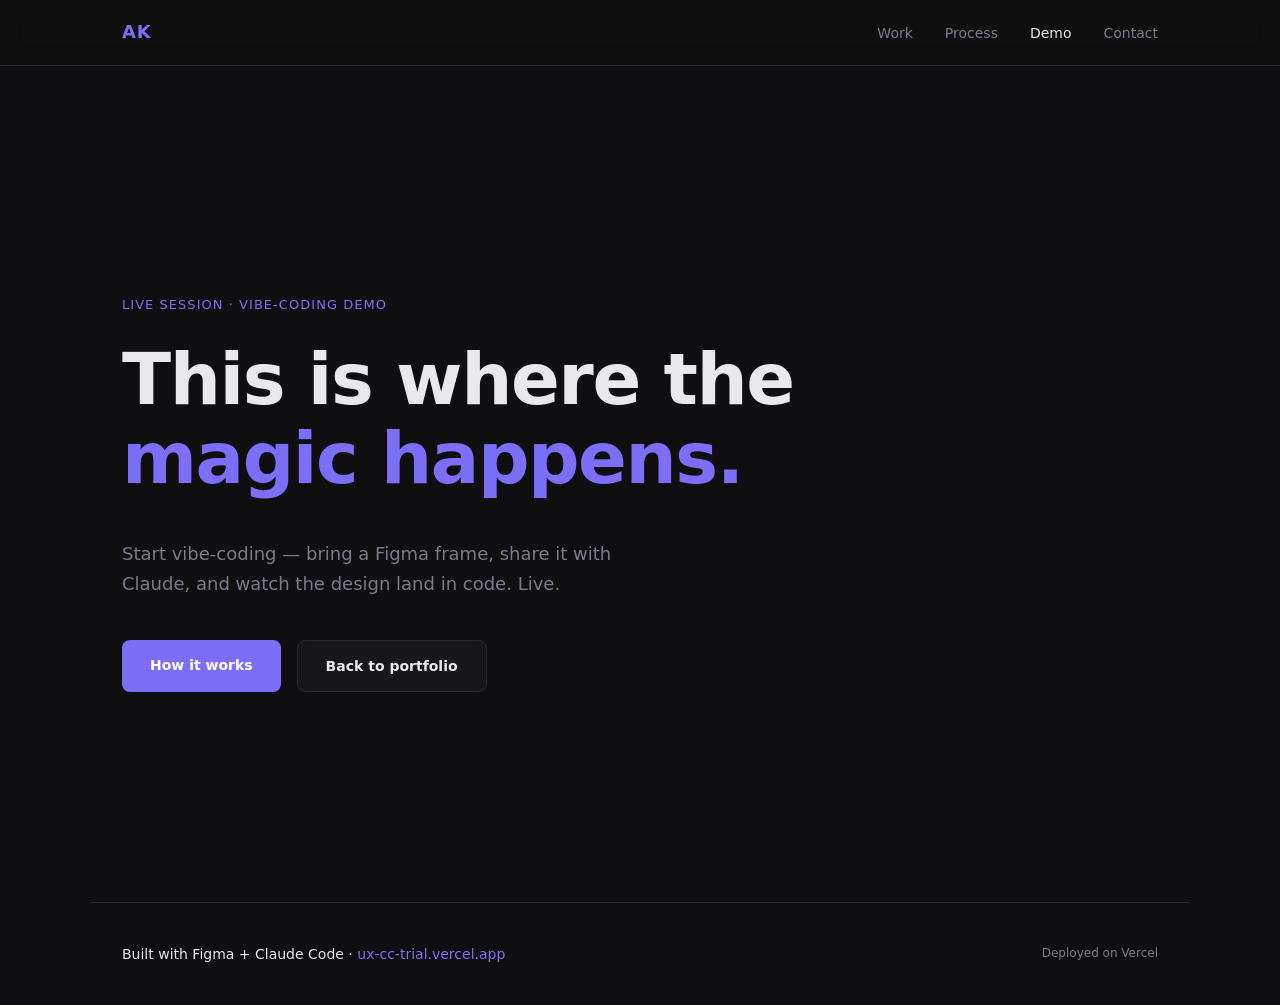
==== demo.html @ a0ea930a "Add process page with workflow illustrations, demo page, and update nav" ====
<!DOCTYPE html>
<html lang="en">
<head>
  <meta charset="UTF-8" />
  <meta name="viewport" content="width=device-width, initial-scale=1.0" />
  <title>Demo — UX-CC-Trial</title>
  <link rel="stylesheet" href="style.css" />
</head>
<body>
  <header class="site-header">
    <nav class="nav">
      <a href="index.html" class="nav-logo">AK</a>
      <ul class="nav-links">
        <li><a href="index.html#work">Work</a></li>
        <li><a href="process.html">Process</a></li>
        <li><a href="demo.html" style="color: var(--color-text);">Demo</a></li>
        <li><a href="index.html#contact">Contact</a></li>
      </ul>
    </nav>
  </header>

  <main>
    <section class="hero" style="min-height: calc(100vh - 64px); display: flex; flex-direction: column; justify-content: center;">
      <p class="hero-label">Live Session · Vibe-Coding Demo</p>
      <h1 class="hero-heading">This is where the<br /><em>magic happens.</em></h1>
      <p style="color: var(--color-muted); font-size: 18px; max-width: 520px; line-height: 1.7; margin-bottom: 40px;">
        Start vibe-coding — bring a Figma frame, share it with Claude, and watch the design land in code. Live.
      </p>
      <div style="display: flex; gap: 16px; flex-wrap: wrap;">
        <a href="process.html" class="btn btn-primary">How it works</a>
        <a href="index.html" class="btn" style="background: var(--color-surface); border: 1px solid var(--color-border);">Back to portfolio</a>
      </div>
    </section>
  </main>

  <footer class="site-footer">
    <p>Built with Figma + Claude Code · <a href="https://ux-cc-trial.vercel.app">ux-cc-trial.vercel.app</a></p>
    <p class="footer-note">Deployed on Vercel</p>
  </footer>
</body>
</html>
---- style.css ----
/* ── Reset & base ── */
*, *::before, *::after { box-sizing: border-box; margin: 0; padding: 0; }

:root {
  --color-bg:        #0f0f11;
  --color-surface:   #18181c;
  --color-border:    #2a2a30;
  --color-text:      #e8e8ed;
  --color-muted:     #7a7a8a;
  --color-accent:    #7c6ef7;
  --color-accent-2:  #f07a4a;

  --font-sans: 'Inter', system-ui, sans-serif;
  --font-serif: 'Georgia', serif;

  --radius: 12px;
  --max-w: 1100px;
  --section-gap: 120px;
}

html { scroll-behavior: smooth; }

body {
  background: var(--color-bg);
  color: var(--color-text);
  font-family: var(--font-sans);
  font-size: 16px;
  line-height: 1.6;
  -webkit-font-smoothing: antialiased;
}

a { color: inherit; text-decoration: none; }

/* ── Nav ── */
.site-header {
  position: sticky;
  top: 0;
  z-index: 100;
  background: rgba(15, 15, 17, 0.8);
  backdrop-filter: blur(12px);
  border-bottom: 1px solid var(--color-border);
}

.nav {
  max-width: var(--max-w);
  margin: 0 auto;
  padding: 18px 32px;
  display: flex;
  align-items: center;
  justify-content: space-between;
}

.nav-logo {
  font-weight: 700;
  font-size: 18px;
  letter-spacing: 0.04em;
  color: var(--color-accent);
}

.nav-links {
  list-style: none;
  display: flex;
  gap: 32px;
}

.nav-links a {
  color: var(--color-muted);
  font-size: 14px;
  font-weight: 500;
  transition: color 0.2s;
}

.nav-links a:hover { color: var(--color-text); }

/* ── Hero ── */
.hero {
  max-width: var(--max-w);
  margin: 0 auto;
  padding: 120px 32px 100px;
}

.hero-label {
  font-size: 13px;
  font-weight: 500;
  letter-spacing: 0.08em;
  text-transform: uppercase;
  color: var(--color-accent);
  margin-bottom: 24px;
}

.hero-heading {
  font-size: clamp(36px, 6vw, 72px);
  font-weight: 700;
  line-height: 1.1;
  letter-spacing: -0.02em;
  margin-bottom: 40px;
  max-width: 800px;
}

.hero-heading em {
  font-style: normal;
  color: var(--color-accent);
}

/* ── Buttons ── */
.btn {
  display: inline-block;
  padding: 14px 28px;
  border-radius: 8px;
  font-size: 14px;
  font-weight: 600;
  transition: opacity 0.2s, transform 0.15s;
}

.btn:hover { opacity: 0.85; transform: translateY(-1px); }

.btn-primary {
  background: var(--color-accent);
  color: #fff;
}

/* ── Work section ── */
.work {
  max-width: var(--max-w);
  margin: 0 auto;
  padding: 0 32px var(--section-gap);
}

.section-title {
  font-size: 13px;
  font-weight: 600;
  letter-spacing: 0.08em;
  text-transform: uppercase;
  color: var(--color-muted);
  margin-bottom: 40px;
}

.card-grid {
  display: grid;
  grid-template-columns: repeat(auto-fill, minmax(300px, 1fr));
  gap: 20px;
}

.card {
  background: var(--color-surface);
  border: 1px solid var(--color-border);
  border-radius: var(--radius);
  overflow: hidden;
  transition: transform 0.2s, border-color 0.2s;
  cursor: pointer;
}

.card:hover {
  transform: translateY(-4px);
  border-color: var(--color-accent);
}

.card-thumb {
  height: 200px;
  background: var(--color-border);
}

.card-thumb--1 { background: linear-gradient(135deg, #2d2060 0%, #7c6ef7 100%); }
.card-thumb--2 { background: linear-gradient(135deg, #3d1f10 0%, #f07a4a 100%); }
.card-thumb--3 { background: linear-gradient(135deg, #0d2d20 0%, #3dba8a 100%); }

.card-body { padding: 20px; }

.card-tag {
  display: inline-block;
  font-size: 11px;
  font-weight: 600;
  letter-spacing: 0.06em;
  text-transform: uppercase;
  color: var(--color-accent);
  margin-bottom: 10px;
}

.card-body h3 {
  font-size: 18px;
  font-weight: 600;
  margin-bottom: 8px;
}

.card-body p {
  font-size: 14px;
  color: var(--color-muted);
  line-height: 1.5;
}

/* ── About ── */
.about {
  border-top: 1px solid var(--color-border);
  background: var(--color-surface);
}

.about-inner {
  max-width: var(--max-w);
  margin: 0 auto;
  padding: var(--section-gap) 32px;
  display: grid;
  grid-template-columns: 1fr 280px;
  gap: 80px;
  align-items: start;
}

.about-text h2 {
  font-size: 36px;
  font-weight: 700;
  letter-spacing: -0.02em;
  margin-bottom: 20px;
}

.about-text p {
  color: var(--color-muted);
  max-width: 520px;
  margin-bottom: 16px;
}

.about-text strong { color: var(--color-text); }

.skills-list {
  list-style: none;
  display: flex;
  flex-direction: column;
  gap: 10px;
  padding-top: 8px;
}

.skills-list li {
  font-size: 14px;
  font-weight: 500;
  color: var(--color-muted);
  padding: 10px 16px;
  background: var(--color-bg);
  border: 1px solid var(--color-border);
  border-radius: 8px;
}

/* ── Footer ── */
.site-footer {
  border-top: 1px solid var(--color-border);
  max-width: var(--max-w);
  margin: 0 auto;
  padding: 40px 32px;
  display: flex;
  justify-content: space-between;
  align-items: center;
  font-size: 14px;
}

.site-footer a { color: var(--color-accent); }
.site-footer a:hover { text-decoration: underline; }

.footer-note { color: var(--color-muted); font-size: 12px; }

/* ── Scroll fade ── */
.fade-target { opacity: 0; transform: translateY(16px); transition: opacity 0.5s ease, transform 0.5s ease; }
.fade-target.visible { opacity: 1; transform: none; }

/* ── Responsive ── */
@media (max-width: 720px) {
  .about-inner { grid-template-columns: 1fr; gap: 40px; }
  .site-footer { flex-direction: column; gap: 8px; text-align: center; }
  .nav { padding: 16px 20px; }
  .hero { padding: 80px 20px 60px; }
  .work { padding: 0 20px 80px; }
}
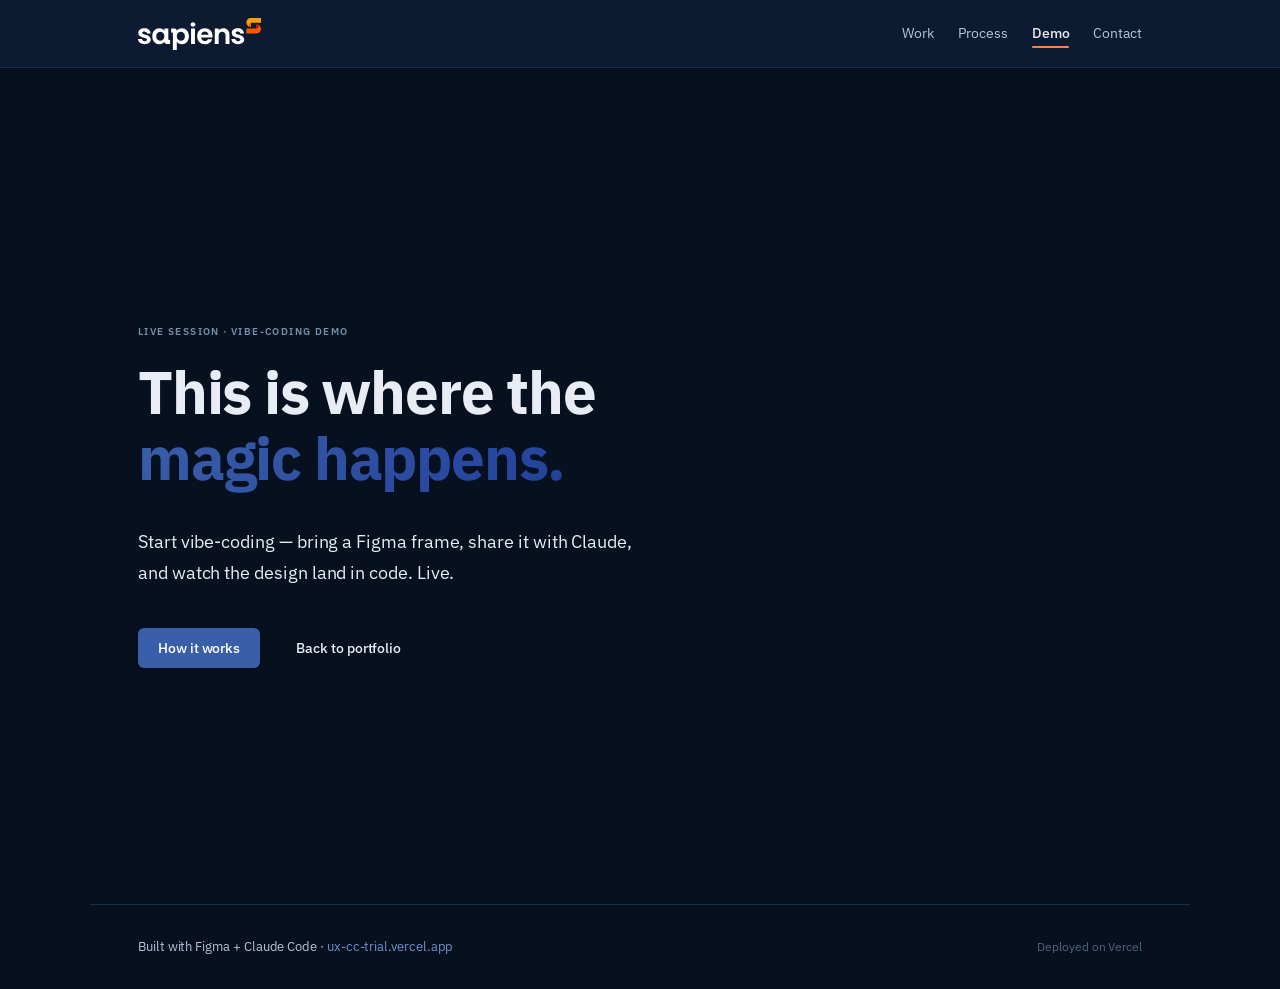
==== commit 613e1360: "Add Sapiens logo, favicon, and apply full design system tokens" ====
--- a/demo.html
+++ b/demo.html
@@ -4,12 +4,13 @@
   <meta charset="UTF-8" />
   <meta name="viewport" content="width=device-width, initial-scale=1.0" />
   <title>Demo — UX-CC-Trial</title>
+  <link rel="icon" type="image/svg+xml" href="favicon.svg" />
   <link rel="stylesheet" href="style.css" />
 </head>
 <body>
   <header class="site-header">
     <nav class="nav">
-      <a href="index.html" class="nav-logo">AK</a>
+      <a href="index.html" class="nav-logo"><img src="images/sapiens-logo.svg" alt="Sapiens" /></a>
       <ul class="nav-links">
         <li><a href="index.html#work">Work</a></li>
         <li><a href="process.html">Process</a></li>
--- a/style.css
+++ b/style.css
@@ -1,268 +1,388 @@
-/* ── Reset & base ── */
+/* ── Sapiens Design Tokens ── */
+@import url('https://fonts.googleapis.com/css2?family=IBM+Plex+Mono:wght@400;500;600&family=IBM+Plex+Sans:wght@300;400;500;600;700&display=swap');
+
+:root {
+  /* Surfaces */
+  --bg:              #07101F;
+  --bg-canvas:       #050D17;
+  --surface:         #0D1B32;
+  --surface-solid:   #0D1B32;
+  --surface-raised:  #132240;
+  --surface-sunken:  #060C18;
+
+  /* Borders */
+  --border:          #1A2E4A;
+  --border-strong:   #243D63;
+  --border-subtle:   #0D1D32;
+
+  /* Text */
+  --text-primary:    #E8EDF5;
+  --text-secondary:  #B4C4D8;
+  --text-muted:      #7590AA;
+  --text-subtle:     #4C6580;
+  --text-disabled:   #334E65;
+  --text-on-fill:    #ffffff;
+
+  /* Brand — Saphire navy */
+  --primary:         #6B91CC;
+  --primary-hover:   #7BA1DA;
+  --primary-active:  #4A6BAA;
+  --primary-soft:    rgb(107 145 204 / 0.15);
+  --primary-ring:    rgb(107 145 204 / 0.38);
+  --brand:           var(--primary);
+  --brand-fill:      #3A5FAA;
+  --brand-fill-hover:#4A70BC;
+  --brand-grad-from: #3A5FAA;
+  --brand-grad-to:   #22419C;
+
+  /* Accent — Mandarin orange (nav underline ONLY) */
+  --accent:          #FF5900;
+  --accent-soft:     rgb(255 89 0 / 0.12);
+  --nav-underline:   #FF8240;
+
+  /* Status */
+  --success:         #34D399;
+  --success-soft:    rgb(52 211 153 / 0.12);
+  --warning:         #FBBF24;
+  --warning-soft:    rgb(251 191 36 / 0.12);
+  --danger:          #F87171;
+  --danger-soft:     rgb(248 113 113 / 0.12);
+  --danger-fill:     #C1443C;
+  --info:            #60A5FA;
+  --info-soft:       rgb(96 165 250 / 0.12);
+
+  /* Shadows */
+  --shadow-sm: 0 1px 0 rgb(255 255 255 / 0.03) inset, 0 1px 3px rgb(0 0 0 / 0.3);
+  --shadow-md: 0 2px 4px rgb(0 0 0 / 0.28), 0 8px 20px rgb(0 0 0 / 0.28);
+  --shadow-lg: 0 4px 8px rgb(0 0 0 / 0.35), 0 16px 40px rgb(0 0 0 / 0.42);
+  --shadow-btn: 0 0 1px rgba(3,11,23,.30), 0 1px 1px rgba(3,11,23,.15);
+
+  /* Radii */
+  --radius-xs: 4px;
+  --radius-sm: 6px;
+  --radius:    10px;
+  --radius-lg: 14px;
+  --radius-xl: 20px;
+
+  /* Motion */
+  --duration-fast:   120ms;
+  --duration:        200ms;
+  --duration-slow:   320ms;
+  --ease:            cubic-bezier(0.4, 0, 0.2, 1);
+
+  /* Typography */
+  --font-sans: 'IBM Plex Sans', system-ui, sans-serif;
+  --font-mono: 'IBM Plex Mono', monospace;
+
+  /* Layout */
+  --max-w:     1100px;
+  --nav-h:     68px;
+}
+
+/* ── Reset ── */
 *, *::before, *::after { box-sizing: border-box; margin: 0; padding: 0; }
-
-:root {
-  --color-bg:        #0f0f11;
-  --color-surface:   #18181c;
-  --color-border:    #2a2a30;
-  --color-text:      #e8e8ed;
-  --color-muted:     #7a7a8a;
-  --color-accent:    #7c6ef7;
-  --color-accent-2:  #f07a4a;
-
-  --font-sans: 'Inter', system-ui, sans-serif;
-  --font-serif: 'Georgia', serif;
-
-  --radius: 12px;
-  --max-w: 1100px;
-  --section-gap: 120px;
-}
-
 html { scroll-behavior: smooth; }
 
 body {
-  background: var(--color-bg);
-  color: var(--color-text);
+  background: var(--bg);
+  color: var(--text-primary);
   font-family: var(--font-sans);
-  font-size: 16px;
-  line-height: 1.6;
+  font-size: 13px;
+  line-height: 1.5;
+  letter-spacing: -0.005em;
   -webkit-font-smoothing: antialiased;
+  text-rendering: optimizeLegibility;
 }
 
 a { color: inherit; text-decoration: none; }
 
-/* ── Nav ── */
+/* ── Navigation (Sapiens TopBar) ── */
 .site-header {
   position: sticky;
   top: 0;
   z-index: 100;
-  background: rgba(15, 15, 17, 0.8);
-  backdrop-filter: blur(12px);
-  border-bottom: 1px solid var(--color-border);
+  background: var(--surface-solid);
+  border-bottom: 1px solid var(--border);
+  height: var(--nav-h);
 }
 
 .nav {
   max-width: var(--max-w);
   margin: 0 auto;
-  padding: 18px 32px;
+  padding: 0 48px;
+  height: 100%;
   display: flex;
   align-items: center;
   justify-content: space-between;
 }
 
 .nav-logo {
-  font-weight: 700;
-  font-size: 18px;
-  letter-spacing: 0.04em;
-  color: var(--color-accent);
+  display: flex;
+  align-items: center;
+  height: 32px;
+}
+
+.nav-logo img {
+  height: 32px;
+  width: auto;
+  display: block;
 }
 
 .nav-links {
   list-style: none;
   display: flex;
-  gap: 32px;
+  gap: 24px;
+  align-items: center;
 }
 
 .nav-links a {
-  color: var(--color-muted);
+  position: relative;
+  color: var(--text-secondary);
   font-size: 14px;
+  font-weight: 400;
+  padding-bottom: 4px;
+  transition: color var(--duration-fast) var(--ease);
+}
+
+.nav-links a:hover { color: var(--text-primary); }
+
+/* Active nav tab — orange underline (Sapiens spec: this is the ONLY place accent is used) */
+.nav-links a[style*="color: var(--color-text)"],
+.nav-links a.active {
+  color: var(--text-primary);
   font-weight: 500;
-  transition: color 0.2s;
-}
-
-.nav-links a:hover { color: var(--color-text); }
+}
+
+.nav-links a[style*="color: var(--color-text)"]::after,
+.nav-links a.active::after {
+  content: '';
+  position: absolute;
+  bottom: -2px;
+  left: 0;
+  right: 0;
+  height: 2px;
+  border-radius: 1px;
+  background: var(--nav-underline);
+}
 
 /* ── Hero ── */
 .hero {
   max-width: var(--max-w);
   margin: 0 auto;
-  padding: 120px 32px 100px;
+  padding: 100px 48px 80px;
 }
 
 .hero-label {
-  font-size: 13px;
-  font-weight: 500;
-  letter-spacing: 0.08em;
+  font-size: 10px;
+  font-weight: 600;
+  letter-spacing: 0.14em;
   text-transform: uppercase;
-  color: var(--color-accent);
-  margin-bottom: 24px;
+  color: var(--text-muted);
+  margin-bottom: 20px;
 }
 
 .hero-heading {
-  font-size: clamp(36px, 6vw, 72px);
+  font-size: clamp(32px, 5vw, 60px);
   font-weight: 700;
   line-height: 1.1;
   letter-spacing: -0.02em;
-  margin-bottom: 40px;
+  color: var(--text-primary);
+  margin-bottom: 36px;
   max-width: 800px;
 }
 
 .hero-heading em {
   font-style: normal;
-  color: var(--color-accent);
+  background: linear-gradient(135deg, var(--brand-grad-from), var(--brand-grad-to));
+  -webkit-background-clip: text;
+  -webkit-text-fill-color: transparent;
+  background-clip: text;
 }
 
 /* ── Buttons ── */
 .btn {
-  display: inline-block;
-  padding: 14px 28px;
-  border-radius: 8px;
+  display: inline-flex;
+  align-items: center;
+  gap: 6px;
+  padding: 0 20px;
+  height: 40px;
+  border-radius: var(--radius-sm);
+  font-family: var(--font-sans);
   font-size: 14px;
-  font-weight: 600;
-  transition: opacity 0.2s, transform 0.15s;
-}
-
-.btn:hover { opacity: 0.85; transform: translateY(-1px); }
+  font-weight: 500;
+  transition: background var(--duration-fast) var(--ease),
+              box-shadow var(--duration-fast) var(--ease),
+              transform var(--duration-fast) var(--ease);
+  box-shadow: var(--shadow-btn);
+  cursor: pointer;
+  border: none;
+}
+
+.btn:hover { transform: translateY(-1px); }
 
 .btn-primary {
-  background: var(--color-accent);
-  color: #fff;
-}
+  background: var(--brand-fill);
+  color: var(--text-on-fill);
+}
+
+.btn-primary:hover { background: var(--brand-fill-hover); }
 
 /* ── Work section ── */
 .work {
   max-width: var(--max-w);
   margin: 0 auto;
-  padding: 0 32px var(--section-gap);
+  padding: 0 48px 80px;
 }
 
 .section-title {
-  font-size: 13px;
+  font-size: 10px;
   font-weight: 600;
-  letter-spacing: 0.08em;
+  letter-spacing: 0.14em;
   text-transform: uppercase;
-  color: var(--color-muted);
-  margin-bottom: 40px;
+  color: var(--text-muted);
+  margin-bottom: 32px;
 }
 
 .card-grid {
   display: grid;
   grid-template-columns: repeat(auto-fill, minmax(300px, 1fr));
-  gap: 20px;
+  gap: 16px;
 }
 
 .card {
-  background: var(--color-surface);
-  border: 1px solid var(--color-border);
+  background: var(--surface);
+  border: 1px solid var(--border);
   border-radius: var(--radius);
   overflow: hidden;
-  transition: transform 0.2s, border-color 0.2s;
+  box-shadow: var(--shadow-sm);
+  transition: transform var(--duration) var(--ease),
+              border-color var(--duration) var(--ease),
+              box-shadow var(--duration) var(--ease);
   cursor: pointer;
 }
 
 .card:hover {
-  transform: translateY(-4px);
-  border-color: var(--color-accent);
+  transform: translateY(-3px);
+  border-color: var(--border-strong);
+  box-shadow: var(--shadow-md);
 }
 
 .card-thumb {
-  height: 200px;
-  background: var(--color-border);
-}
-
-.card-thumb--1 { background: linear-gradient(135deg, #2d2060 0%, #7c6ef7 100%); }
-.card-thumb--2 { background: linear-gradient(135deg, #3d1f10 0%, #f07a4a 100%); }
-.card-thumb--3 { background: linear-gradient(135deg, #0d2d20 0%, #3dba8a 100%); }
-
-.card-body { padding: 20px; }
+  height: 180px;
+}
+
+.card-thumb--1 { background: linear-gradient(135deg, #0A1526 0%, #3A5FAA 100%); }
+.card-thumb--2 { background: linear-gradient(135deg, #1A0E00 0%, #FF5900 100%); }
+.card-thumb--3 { background: linear-gradient(135deg, #0A1B32 0%, #22419C 100%); }
+
+.card-body { padding: 16px; }
 
 .card-tag {
   display: inline-block;
-  font-size: 11px;
+  font-size: 10px;
   font-weight: 600;
-  letter-spacing: 0.06em;
+  letter-spacing: 0.12em;
   text-transform: uppercase;
-  color: var(--color-accent);
-  margin-bottom: 10px;
+  color: var(--primary);
+  margin-bottom: 8px;
 }
 
 .card-body h3 {
-  font-size: 18px;
+  font-size: 15px;
   font-weight: 600;
-  margin-bottom: 8px;
+  color: var(--text-primary);
+  margin-bottom: 6px;
 }
 
 .card-body p {
-  font-size: 14px;
-  color: var(--color-muted);
-  line-height: 1.5;
+  font-size: 13px;
+  color: var(--text-muted);
+  line-height: 1.6;
 }
 
 /* ── About ── */
 .about {
-  border-top: 1px solid var(--color-border);
-  background: var(--color-surface);
+  border-top: 1px solid var(--border);
+  background: var(--surface);
 }
 
 .about-inner {
   max-width: var(--max-w);
   margin: 0 auto;
-  padding: var(--section-gap) 32px;
+  padding: 80px 48px;
   display: grid;
-  grid-template-columns: 1fr 280px;
+  grid-template-columns: 1fr 260px;
   gap: 80px;
   align-items: start;
 }
 
 .about-text h2 {
-  font-size: 36px;
+  font-size: 24px;
   font-weight: 700;
   letter-spacing: -0.02em;
-  margin-bottom: 20px;
+  color: var(--text-primary);
+  margin-bottom: 16px;
 }
 
 .about-text p {
-  color: var(--color-muted);
+  font-size: 14px;
+  color: var(--text-secondary);
   max-width: 520px;
-  margin-bottom: 16px;
-}
-
-.about-text strong { color: var(--color-text); }
+  margin-bottom: 12px;
+  line-height: 1.7;
+}
+
+.about-text strong { color: var(--text-primary); }
 
 .skills-list {
   list-style: none;
   display: flex;
   flex-direction: column;
-  gap: 10px;
-  padding-top: 8px;
+  gap: 8px;
+  padding-top: 4px;
 }
 
 .skills-list li {
-  font-size: 14px;
+  font-size: 13px;
   font-weight: 500;
-  color: var(--color-muted);
-  padding: 10px 16px;
-  background: var(--color-bg);
-  border: 1px solid var(--color-border);
-  border-radius: 8px;
+  color: var(--text-muted);
+  padding: 8px 14px;
+  background: var(--surface-raised);
+  border: 1px solid var(--border);
+  border-radius: var(--radius-sm);
 }
 
 /* ── Footer ── */
 .site-footer {
-  border-top: 1px solid var(--color-border);
-  max-width: var(--max-w);
-  margin: 0 auto;
-  padding: 40px 32px;
+  border-top: 1px solid var(--border);
+  max-width: var(--max-w);
+  margin: 0 auto;
+  padding: 32px 48px;
   display: flex;
   justify-content: space-between;
   align-items: center;
-  font-size: 14px;
-}
-
-.site-footer a { color: var(--color-accent); }
+  font-size: 13px;
+  color: var(--text-secondary);
+}
+
+.site-footer a { color: var(--primary); }
 .site-footer a:hover { text-decoration: underline; }
-
-.footer-note { color: var(--color-muted); font-size: 12px; }
+.footer-note { color: var(--text-subtle); font-size: 12px; }
 
 /* ── Scroll fade ── */
-.fade-target { opacity: 0; transform: translateY(16px); transition: opacity 0.5s ease, transform 0.5s ease; }
+.fade-target { opacity: 0; transform: translateY(12px); transition: opacity var(--duration-slow) var(--ease), transform var(--duration-slow) var(--ease); }
 .fade-target.visible { opacity: 1; transform: none; }
+
+/* ── Reduced motion ── */
+@media (prefers-reduced-motion: reduce) {
+  *, *::before, *::after { animation-duration: 0.01ms !important; transition-duration: 0.01ms !important; }
+}
 
 /* ── Responsive ── */
 @media (max-width: 720px) {
-  .about-inner { grid-template-columns: 1fr; gap: 40px; }
-  .site-footer { flex-direction: column; gap: 8px; text-align: center; }
-  .nav { padding: 16px 20px; }
-  .hero { padding: 80px 20px 60px; }
-  .work { padding: 0 20px 80px; }
-}
+  .nav { padding: 0 20px; }
+  .hero { padding: 60px 20px 48px; }
+  .work { padding: 0 20px 60px; }
+  .about-inner { grid-template-columns: 1fr; gap: 32px; padding: 48px 20px; }
+  .site-footer { flex-direction: column; gap: 8px; text-align: center; padding: 24px 20px; }
+}
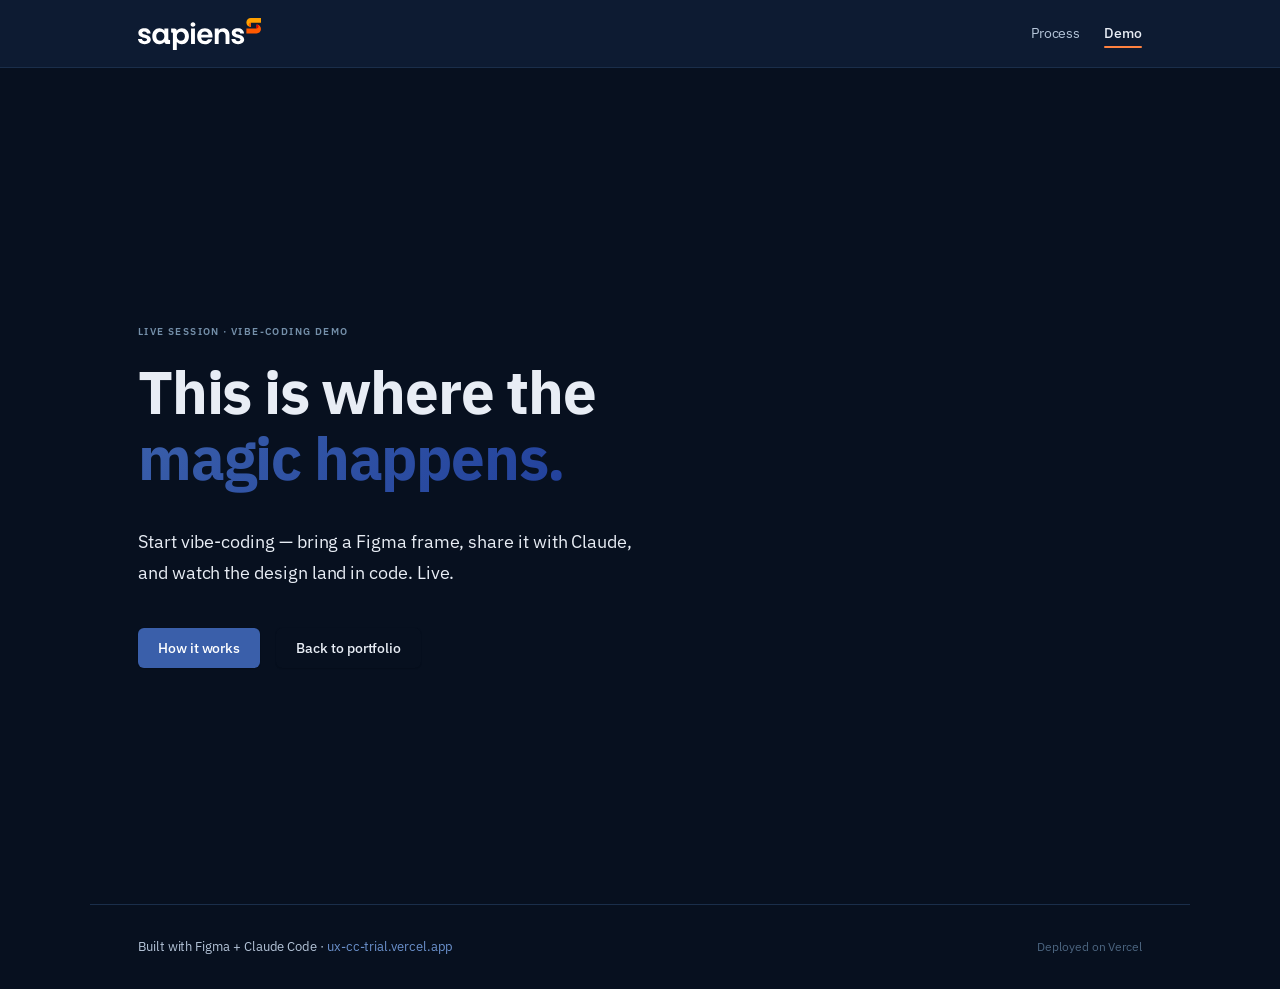
==== commit cd9c7a2f: "Add real screenshots for steps 1-8, update nav, fix layouts" ====
--- a/demo.html
+++ b/demo.html
@@ -12,10 +12,8 @@
     <nav class="nav">
       <a href="index.html" class="nav-logo"><img src="images/sapiens-logo.svg" alt="Sapiens" /></a>
       <ul class="nav-links">
-        <li><a href="index.html#work">Work</a></li>
         <li><a href="process.html">Process</a></li>
-        <li><a href="demo.html" style="color: var(--color-text);">Demo</a></li>
-        <li><a href="index.html#contact">Contact</a></li>
+        <li><a href="demo.html" class="active">Demo</a></li>
       </ul>
     </nav>
   </header>
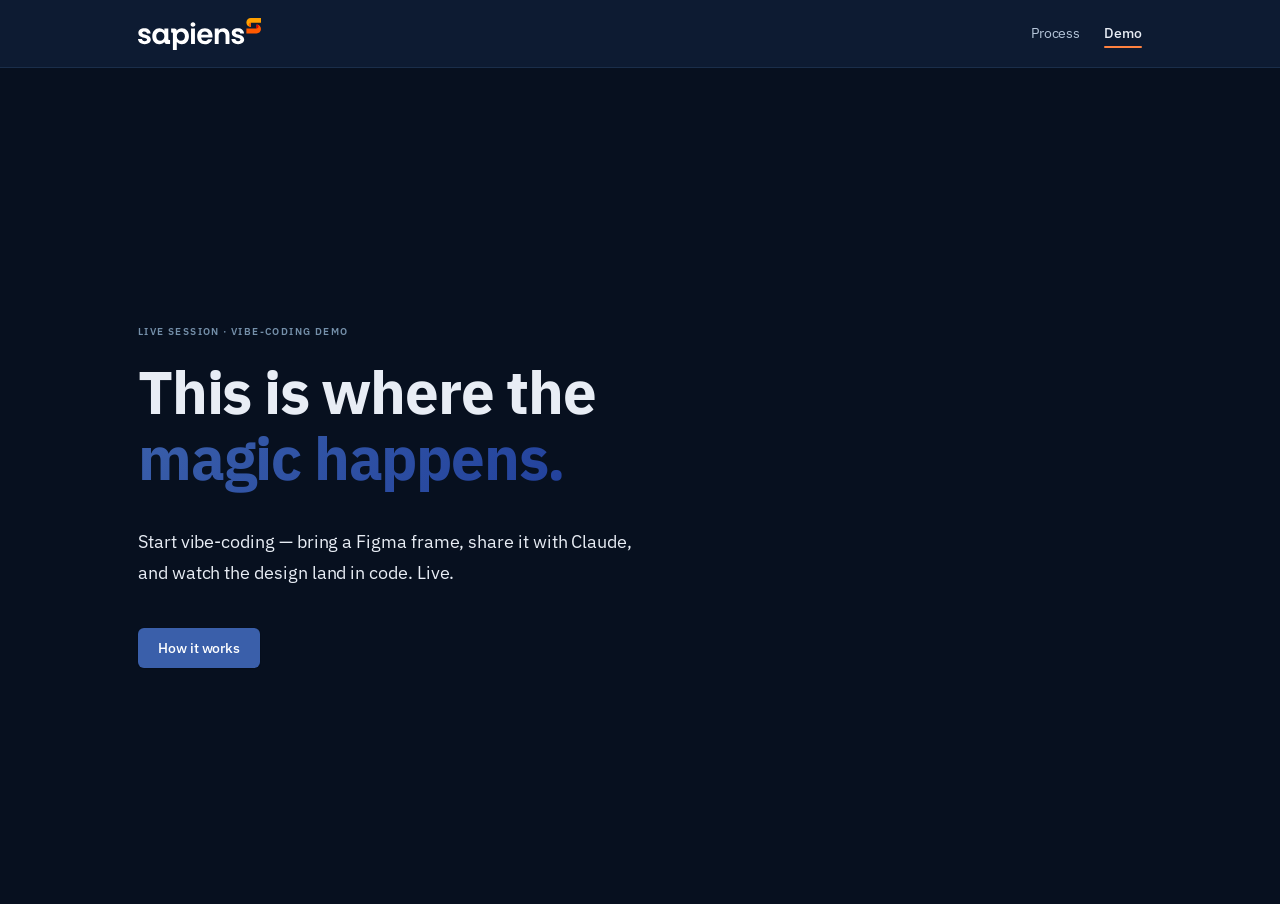
==== commit 33a71cce: "Make process page the main page, add step 9, remove footer, fix nav, cleanup" ====
--- a/demo.html
+++ b/demo.html
@@ -12,7 +12,7 @@
     <nav class="nav">
       <a href="index.html" class="nav-logo"><img src="images/sapiens-logo.svg" alt="Sapiens" /></a>
       <ul class="nav-links">
-        <li><a href="process.html">Process</a></li>
+        <li><a href="index.html">Process</a></li>
         <li><a href="demo.html" class="active">Demo</a></li>
       </ul>
     </nav>
@@ -26,15 +26,10 @@
         Start vibe-coding — bring a Figma frame, share it with Claude, and watch the design land in code. Live.
       </p>
       <div style="display: flex; gap: 16px; flex-wrap: wrap;">
-        <a href="process.html" class="btn btn-primary">How it works</a>
-        <a href="index.html" class="btn" style="background: var(--color-surface); border: 1px solid var(--color-border);">Back to portfolio</a>
+        <a href="index.html" class="btn btn-primary">How it works</a>
       </div>
     </section>
   </main>
 
-  <footer class="site-footer">
-    <p>Built with Figma + Claude Code · <a href="https://ux-cc-trial.vercel.app">ux-cc-trial.vercel.app</a></p>
-    <p class="footer-note">Deployed on Vercel</p>
-  </footer>
 </body>
 </html>
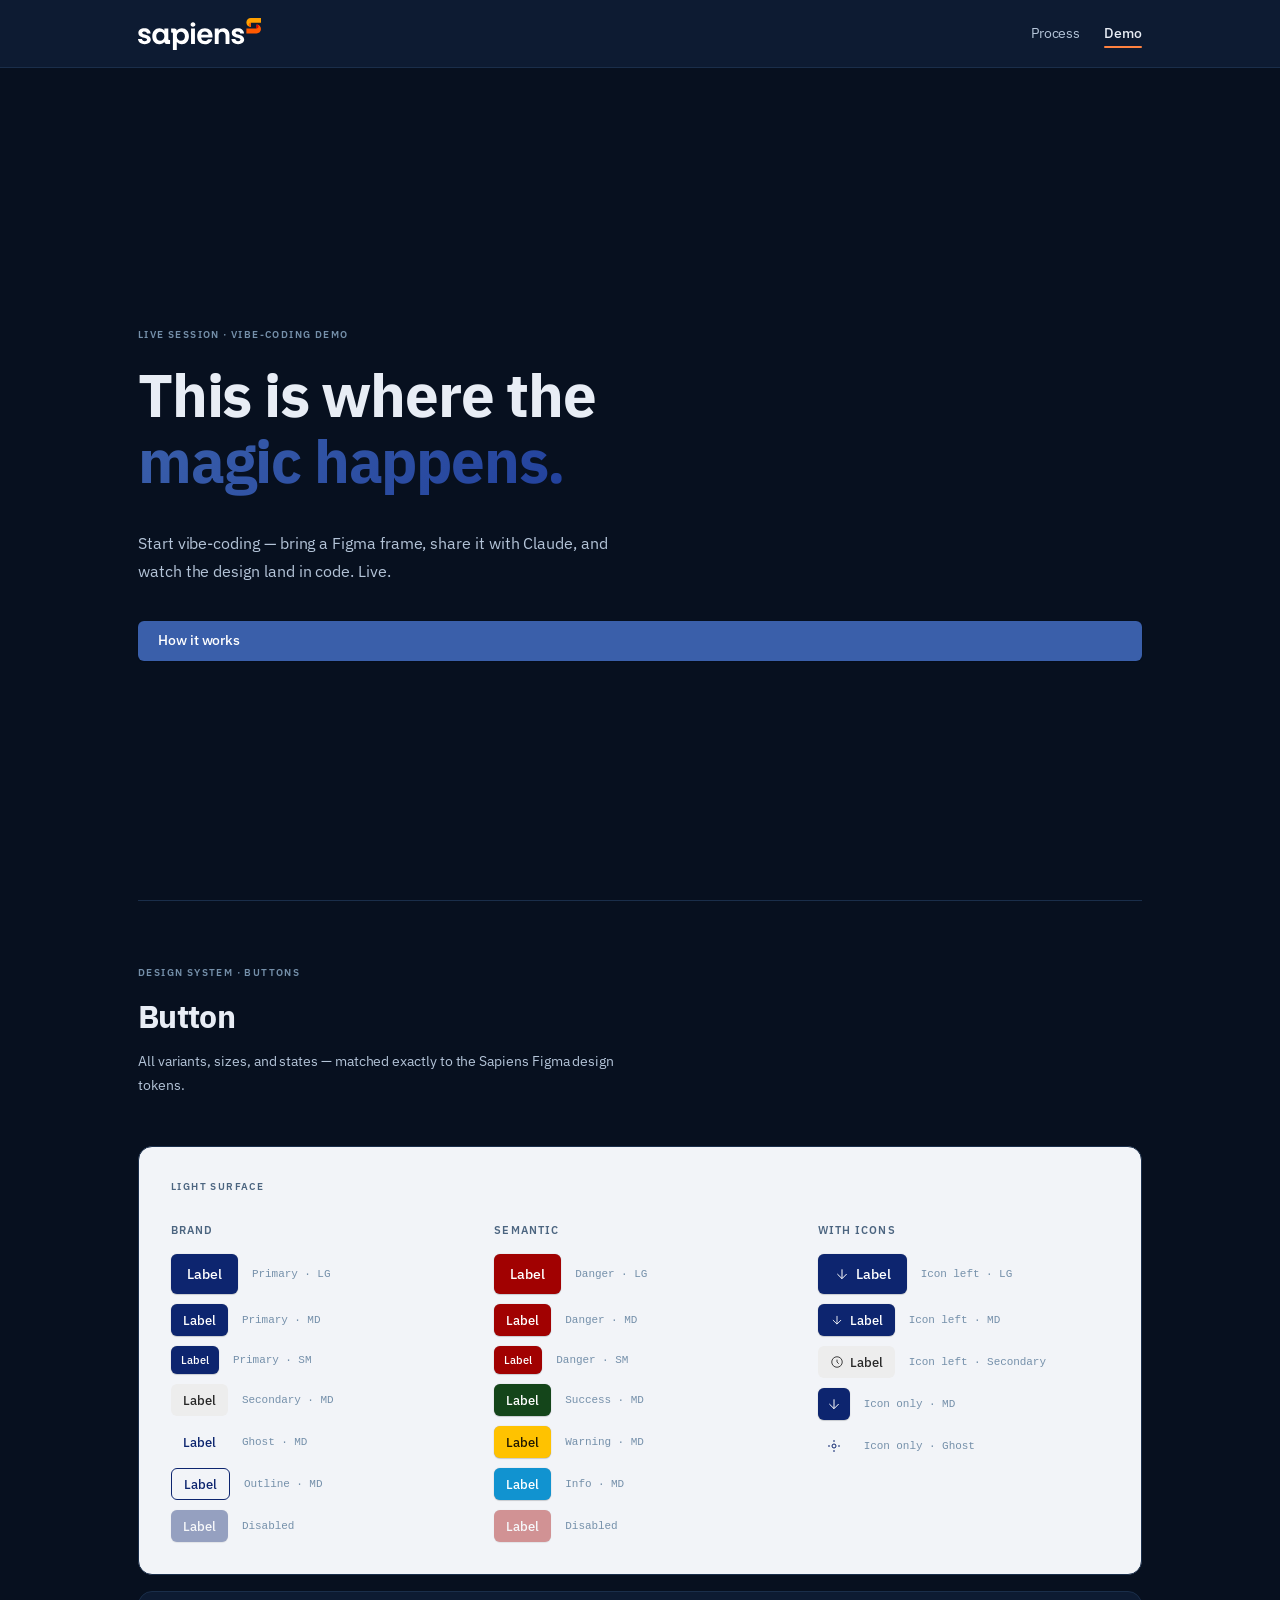
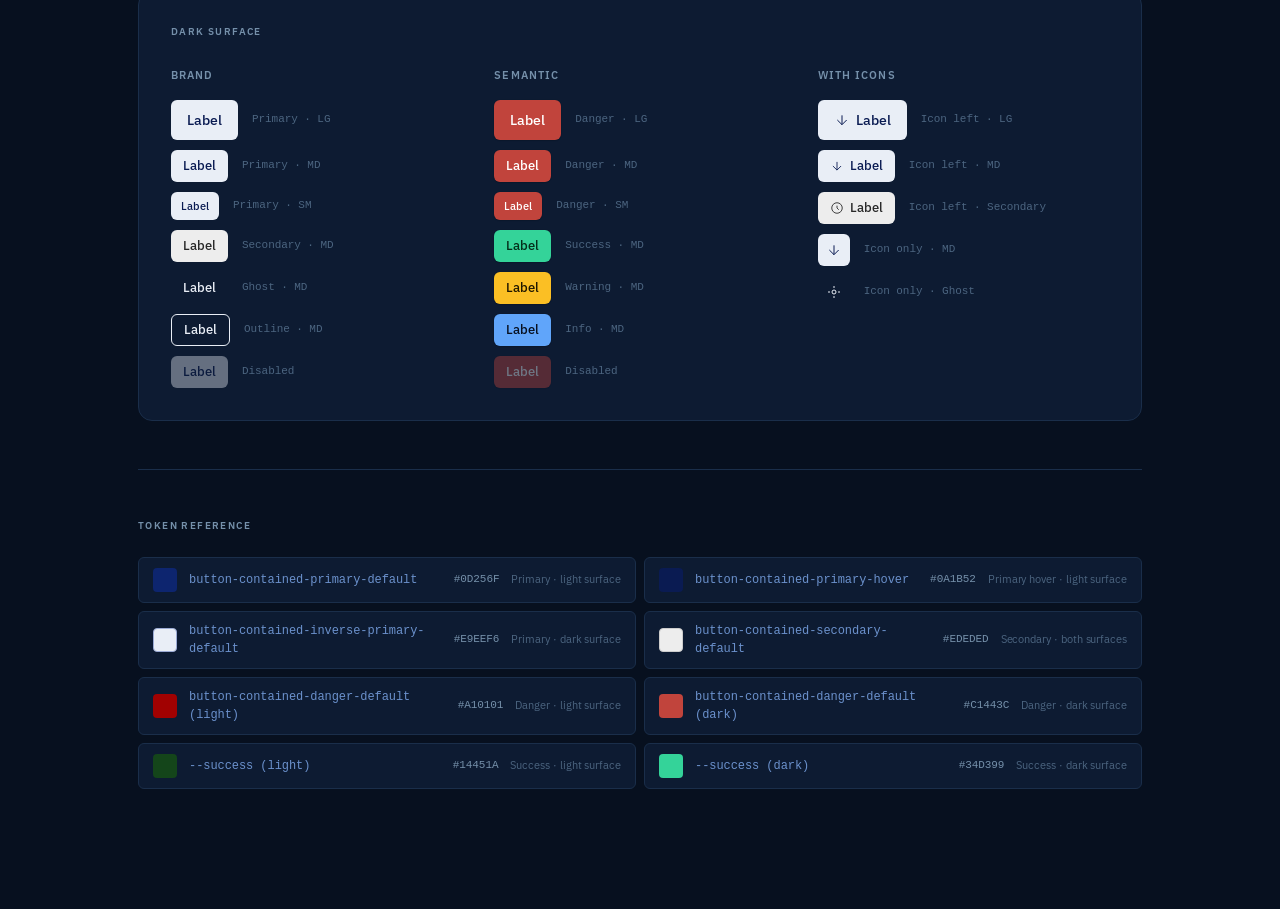
==== commit e860ac7a: "Add button documentation with exact Figma colours to demo page" ====
--- a/demo.html
+++ b/demo.html
@@ -3,9 +3,10 @@
 <head>
   <meta charset="UTF-8" />
   <meta name="viewport" content="width=device-width, initial-scale=1.0" />
-  <title>Demo — UX-CC-Trial</title>
+  <title>Demo — Sapiens Design System</title>
   <link rel="icon" type="image/svg+xml" href="favicon.svg" />
   <link rel="stylesheet" href="style.css" />
+  <link rel="stylesheet" href="demo.css" />
 </head>
 <body>
   <header class="site-header">
@@ -19,15 +20,305 @@
   </header>
 
   <main>
-    <section class="hero" style="min-height: calc(100vh - 64px); display: flex; flex-direction: column; justify-content: center;">
+
+    <!-- ── Hero ── -->
+    <section class="demo-hero">
       <p class="hero-label">Live Session · Vibe-Coding Demo</p>
       <h1 class="hero-heading">This is where the<br /><em>magic happens.</em></h1>
-      <p style="color: var(--color-muted); font-size: 18px; max-width: 520px; line-height: 1.7; margin-bottom: 40px;">
-        Start vibe-coding — bring a Figma frame, share it with Claude, and watch the design land in code. Live.
-      </p>
-      <div style="display: flex; gap: 16px; flex-wrap: wrap;">
-        <a href="index.html" class="btn btn-primary">How it works</a>
+      <p class="demo-hero-sub">Start vibe-coding — bring a Figma frame, share it with Claude, and watch the design land in code. Live.</p>
+      <a href="index.html" class="btn btn-primary">How it works</a>
+    </section>
+
+    <!-- ── Button Documentation ── -->
+    <section class="doc-section">
+
+      <div class="doc-header">
+        <p class="doc-eyebrow">Design System · Buttons</p>
+        <h2 class="doc-title">Button</h2>
+        <p class="doc-desc">All variants, sizes, and states — matched exactly to the Sapiens Figma design tokens.</p>
       </div>
+
+      <!-- Light surface -->
+      <div class="doc-surface doc-surface--light">
+        <p class="surface-label">Light surface</p>
+
+        <div class="btn-doc-grid">
+
+          <!-- Brand column -->
+          <div class="btn-doc-col">
+            <p class="col-label">Brand</p>
+            <div class="btn-row">
+              <button class="ds-btn ds-btn--primary ds-btn--lg">Label</button>
+              <span class="btn-meta">Primary · LG</span>
+            </div>
+            <div class="btn-row">
+              <button class="ds-btn ds-btn--primary ds-btn--md">Label</button>
+              <span class="btn-meta">Primary · MD</span>
+            </div>
+            <div class="btn-row">
+              <button class="ds-btn ds-btn--primary ds-btn--sm">Label</button>
+              <span class="btn-meta">Primary · SM</span>
+            </div>
+            <div class="btn-row">
+              <button class="ds-btn ds-btn--secondary ds-btn--md">Label</button>
+              <span class="btn-meta">Secondary · MD</span>
+            </div>
+            <div class="btn-row">
+              <button class="ds-btn ds-btn--ghost ds-btn--md">Label</button>
+              <span class="btn-meta">Ghost · MD</span>
+            </div>
+            <div class="btn-row">
+              <button class="ds-btn ds-btn--outline ds-btn--md">Label</button>
+              <span class="btn-meta">Outline · MD</span>
+            </div>
+            <div class="btn-row">
+              <button class="ds-btn ds-btn--primary ds-btn--md" disabled>Label</button>
+              <span class="btn-meta">Disabled</span>
+            </div>
+          </div>
+
+          <!-- Semantic column -->
+          <div class="btn-doc-col">
+            <p class="col-label">Semantic</p>
+            <div class="btn-row">
+              <button class="ds-btn ds-btn--danger ds-btn--lg">Label</button>
+              <span class="btn-meta">Danger · LG</span>
+            </div>
+            <div class="btn-row">
+              <button class="ds-btn ds-btn--danger ds-btn--md">Label</button>
+              <span class="btn-meta">Danger · MD</span>
+            </div>
+            <div class="btn-row">
+              <button class="ds-btn ds-btn--danger ds-btn--sm">Label</button>
+              <span class="btn-meta">Danger · SM</span>
+            </div>
+            <div class="btn-row">
+              <button class="ds-btn ds-btn--success ds-btn--md">Label</button>
+              <span class="btn-meta">Success · MD</span>
+            </div>
+            <div class="btn-row">
+              <button class="ds-btn ds-btn--warning ds-btn--md">Label</button>
+              <span class="btn-meta">Warning · MD</span>
+            </div>
+            <div class="btn-row">
+              <button class="ds-btn ds-btn--info ds-btn--md">Label</button>
+              <span class="btn-meta">Info · MD</span>
+            </div>
+            <div class="btn-row">
+              <button class="ds-btn ds-btn--danger ds-btn--md" disabled>Label</button>
+              <span class="btn-meta">Disabled</span>
+            </div>
+          </div>
+
+          <!-- With icons column -->
+          <div class="btn-doc-col">
+            <p class="col-label">With icons</p>
+            <div class="btn-row">
+              <button class="ds-btn ds-btn--primary ds-btn--lg ds-btn--icon-left">
+                <svg width="16" height="16" viewBox="0 0 24 24" fill="none" stroke="currentColor" stroke-width="1.5"><path d="M12 5v14M5 12l7 7 7-7"/></svg>
+                Label
+              </button>
+              <span class="btn-meta">Icon left · LG</span>
+            </div>
+            <div class="btn-row">
+              <button class="ds-btn ds-btn--primary ds-btn--md ds-btn--icon-left">
+                <svg width="14" height="14" viewBox="0 0 24 24" fill="none" stroke="currentColor" stroke-width="1.5"><path d="M12 5v14M5 12l7 7 7-7"/></svg>
+                Label
+              </button>
+              <span class="btn-meta">Icon left · MD</span>
+            </div>
+            <div class="btn-row">
+              <button class="ds-btn ds-btn--secondary ds-btn--md ds-btn--icon-left">
+                <svg width="14" height="14" viewBox="0 0 24 24" fill="none" stroke="currentColor" stroke-width="1.5"><circle cx="12" cy="12" r="9"/><path d="M12 8v4l3 3"/></svg>
+                Label
+              </button>
+              <span class="btn-meta">Icon left · Secondary</span>
+            </div>
+            <div class="btn-row">
+              <button class="ds-btn ds-btn--icon-only ds-btn--primary">
+                <svg width="16" height="16" viewBox="0 0 24 24" fill="none" stroke="currentColor" stroke-width="1.5"><path d="M12 5v14M5 12l7 7 7-7"/></svg>
+              </button>
+              <span class="btn-meta">Icon only · MD</span>
+            </div>
+            <div class="btn-row">
+              <button class="ds-btn ds-btn--icon-only ds-btn--ghost">
+                <svg width="16" height="16" viewBox="0 0 24 24" fill="none" stroke="currentColor" stroke-width="1.5"><circle cx="12" cy="12" r="3"/><path d="M3 12h3m12 0h3M12 3v3m0 12v3"/></svg>
+              </button>
+              <span class="btn-meta">Icon only · Ghost</span>
+            </div>
+          </div>
+
+        </div>
+      </div>
+
+      <!-- Dark surface -->
+      <div class="doc-surface doc-surface--dark">
+        <p class="surface-label">Dark surface</p>
+
+        <div class="btn-doc-grid">
+
+          <!-- Brand column -->
+          <div class="btn-doc-col">
+            <p class="col-label">Brand</p>
+            <div class="btn-row">
+              <button class="ds-btn ds-btn--primary ds-btn--lg">Label</button>
+              <span class="btn-meta">Primary · LG</span>
+            </div>
+            <div class="btn-row">
+              <button class="ds-btn ds-btn--primary ds-btn--md">Label</button>
+              <span class="btn-meta">Primary · MD</span>
+            </div>
+            <div class="btn-row">
+              <button class="ds-btn ds-btn--primary ds-btn--sm">Label</button>
+              <span class="btn-meta">Primary · SM</span>
+            </div>
+            <div class="btn-row">
+              <button class="ds-btn ds-btn--secondary ds-btn--md">Label</button>
+              <span class="btn-meta">Secondary · MD</span>
+            </div>
+            <div class="btn-row">
+              <button class="ds-btn ds-btn--ghost ds-btn--md">Label</button>
+              <span class="btn-meta">Ghost · MD</span>
+            </div>
+            <div class="btn-row">
+              <button class="ds-btn ds-btn--outline ds-btn--md">Label</button>
+              <span class="btn-meta">Outline · MD</span>
+            </div>
+            <div class="btn-row">
+              <button class="ds-btn ds-btn--primary ds-btn--md" disabled>Label</button>
+              <span class="btn-meta">Disabled</span>
+            </div>
+          </div>
+
+          <!-- Semantic column -->
+          <div class="btn-doc-col">
+            <p class="col-label">Semantic</p>
+            <div class="btn-row">
+              <button class="ds-btn ds-btn--danger ds-btn--lg">Label</button>
+              <span class="btn-meta">Danger · LG</span>
+            </div>
+            <div class="btn-row">
+              <button class="ds-btn ds-btn--danger ds-btn--md">Label</button>
+              <span class="btn-meta">Danger · MD</span>
+            </div>
+            <div class="btn-row">
+              <button class="ds-btn ds-btn--danger ds-btn--sm">Label</button>
+              <span class="btn-meta">Danger · SM</span>
+            </div>
+            <div class="btn-row">
+              <button class="ds-btn ds-btn--success ds-btn--md">Label</button>
+              <span class="btn-meta">Success · MD</span>
+            </div>
+            <div class="btn-row">
+              <button class="ds-btn ds-btn--warning ds-btn--md">Label</button>
+              <span class="btn-meta">Warning · MD</span>
+            </div>
+            <div class="btn-row">
+              <button class="ds-btn ds-btn--info ds-btn--md">Label</button>
+              <span class="btn-meta">Info · MD</span>
+            </div>
+            <div class="btn-row">
+              <button class="ds-btn ds-btn--danger ds-btn--md" disabled>Label</button>
+              <span class="btn-meta">Disabled</span>
+            </div>
+          </div>
+
+          <!-- With icons column -->
+          <div class="btn-doc-col">
+            <p class="col-label">With icons</p>
+            <div class="btn-row">
+              <button class="ds-btn ds-btn--primary ds-btn--lg ds-btn--icon-left">
+                <svg width="16" height="16" viewBox="0 0 24 24" fill="none" stroke="currentColor" stroke-width="1.5"><path d="M12 5v14M5 12l7 7 7-7"/></svg>
+                Label
+              </button>
+              <span class="btn-meta">Icon left · LG</span>
+            </div>
+            <div class="btn-row">
+              <button class="ds-btn ds-btn--primary ds-btn--md ds-btn--icon-left">
+                <svg width="14" height="14" viewBox="0 0 24 24" fill="none" stroke="currentColor" stroke-width="1.5"><path d="M12 5v14M5 12l7 7 7-7"/></svg>
+                Label
+              </button>
+              <span class="btn-meta">Icon left · MD</span>
+            </div>
+            <div class="btn-row">
+              <button class="ds-btn ds-btn--secondary ds-btn--md ds-btn--icon-left">
+                <svg width="14" height="14" viewBox="0 0 24 24" fill="none" stroke="currentColor" stroke-width="1.5"><circle cx="12" cy="12" r="9"/><path d="M12 8v4l3 3"/></svg>
+                Label
+              </button>
+              <span class="btn-meta">Icon left · Secondary</span>
+            </div>
+            <div class="btn-row">
+              <button class="ds-btn ds-btn--icon-only ds-btn--primary">
+                <svg width="16" height="16" viewBox="0 0 24 24" fill="none" stroke="currentColor" stroke-width="1.5"><path d="M12 5v14M5 12l7 7 7-7"/></svg>
+              </button>
+              <span class="btn-meta">Icon only · MD</span>
+            </div>
+            <div class="btn-row">
+              <button class="ds-btn ds-btn--icon-only ds-btn--ghost">
+                <svg width="16" height="16" viewBox="0 0 24 24" fill="none" stroke="currentColor" stroke-width="1.5"><circle cx="12" cy="12" r="3"/><path d="M3 12h3m12 0h3M12 3v3m0 12v3"/></svg>
+              </button>
+              <span class="btn-meta">Icon only · Ghost</span>
+            </div>
+          </div>
+
+        </div>
+      </div>
+
+      <!-- Token reference -->
+      <div class="doc-tokens">
+        <p class="doc-eyebrow" style="margin-bottom: 24px;">Token reference</p>
+        <div class="token-grid">
+          <div class="token-row">
+            <span class="token-swatch" style="background: #0D256F;"></span>
+            <code class="token-name">button-contained-primary-default</code>
+            <span class="token-value">#0D256F</span>
+            <span class="token-usage">Primary · light surface</span>
+          </div>
+          <div class="token-row">
+            <span class="token-swatch" style="background: #0A1B52;"></span>
+            <code class="token-name">button-contained-primary-hover</code>
+            <span class="token-value">#0A1B52</span>
+            <span class="token-usage">Primary hover · light surface</span>
+          </div>
+          <div class="token-row">
+            <span class="token-swatch" style="background: #E9EEF6; border: 1px solid #9BAAD4;"></span>
+            <code class="token-name">button-contained-inverse-primary-default</code>
+            <span class="token-value">#E9EEF6</span>
+            <span class="token-usage">Primary · dark surface</span>
+          </div>
+          <div class="token-row">
+            <span class="token-swatch" style="background: #EDEDED; border: 1px solid #ccc;"></span>
+            <code class="token-name">button-contained-secondary-default</code>
+            <span class="token-value">#EDEDED</span>
+            <span class="token-usage">Secondary · both surfaces</span>
+          </div>
+          <div class="token-row">
+            <span class="token-swatch" style="background: #A10101;"></span>
+            <code class="token-name">button-contained-danger-default (light)</code>
+            <span class="token-value">#A10101</span>
+            <span class="token-usage">Danger · light surface</span>
+          </div>
+          <div class="token-row">
+            <span class="token-swatch" style="background: #C1443C;"></span>
+            <code class="token-name">button-contained-danger-default (dark)</code>
+            <span class="token-value">#C1443C</span>
+            <span class="token-usage">Danger · dark surface</span>
+          </div>
+          <div class="token-row">
+            <span class="token-swatch" style="background: #14451A;"></span>
+            <code class="token-name">--success (light)</code>
+            <span class="token-value">#14451A</span>
+            <span class="token-usage">Success · light surface</span>
+          </div>
+          <div class="token-row">
+            <span class="token-swatch" style="background: #34D399;"></span>
+            <code class="token-name">--success (dark)</code>
+            <span class="token-value">#34D399</span>
+            <span class="token-usage">Success · dark surface</span>
+          </div>
+        </div>
+      </div>
+
     </section>
   </main>
 
--- a/demo.css
+++ b/demo.css
@@ -0,0 +1,378 @@
+/* ── Demo page ── */
+
+/* ── Hero ── */
+.demo-hero {
+  max-width: var(--max-w);
+  margin: 0 auto;
+  padding: 100px 48px 80px;
+  min-height: calc(100vh - var(--nav-h));
+  display: flex;
+  flex-direction: column;
+  justify-content: center;
+}
+
+.demo-hero-sub {
+  font-size: 16px;
+  color: var(--text-secondary);
+  max-width: 480px;
+  line-height: 1.7;
+  margin-bottom: 36px;
+}
+
+/* ── Doc section ── */
+.doc-section {
+  max-width: var(--max-w);
+  margin: 0 auto;
+  padding: 0 48px 120px;
+}
+
+.doc-header {
+  padding: 64px 0 48px;
+  border-top: 1px solid var(--border);
+}
+
+.doc-eyebrow {
+  font-size: 10px;
+  font-weight: 600;
+  letter-spacing: 0.14em;
+  text-transform: uppercase;
+  color: var(--text-muted);
+  margin-bottom: 12px;
+}
+
+.doc-title {
+  font-size: 32px;
+  font-weight: 700;
+  letter-spacing: -0.02em;
+  color: var(--text-primary);
+  margin-bottom: 10px;
+}
+
+.doc-desc {
+  font-size: 14px;
+  color: var(--text-secondary);
+  max-width: 520px;
+  line-height: 1.7;
+}
+
+/* ── Surfaces ── */
+.doc-surface {
+  border-radius: var(--radius-lg);
+  border: 1px solid var(--border);
+  padding: 32px;
+  margin-bottom: 16px;
+  position: relative;
+}
+
+.doc-surface--light {
+  background: #F2F4F8;
+}
+
+.doc-surface--dark {
+  background: #0D1B32;
+}
+
+.surface-label {
+  font-size: 10px;
+  font-weight: 600;
+  letter-spacing: 0.14em;
+  text-transform: uppercase;
+  margin-bottom: 28px;
+}
+
+.doc-surface--light .surface-label { color: #4C6580; }
+.doc-surface--dark  .surface-label { color: #7590AA; }
+
+/* ── Button doc grid ── */
+.btn-doc-grid {
+  display: grid;
+  grid-template-columns: repeat(3, 1fr);
+  gap: 32px;
+}
+
+.btn-doc-col { display: flex; flex-direction: column; gap: 10px; }
+
+.col-label {
+  font-size: 11px;
+  font-weight: 600;
+  letter-spacing: 0.1em;
+  text-transform: uppercase;
+  margin-bottom: 6px;
+}
+
+.doc-surface--light .col-label { color: #4C6580; }
+.doc-surface--dark  .col-label { color: #7590AA; }
+
+.btn-row {
+  display: flex;
+  align-items: center;
+  gap: 14px;
+}
+
+.btn-meta {
+  font-family: var(--font-mono);
+  font-size: 11px;
+  white-space: nowrap;
+}
+
+.doc-surface--light .btn-meta { color: #7590AA; }
+.doc-surface--dark  .btn-meta { color: #4C6580; }
+
+/* ════════════════════════════════════════
+   DESIGN SYSTEM BUTTONS — exact Sapiens tokens
+   ════════════════════════════════════════ */
+
+.ds-btn {
+  display: inline-flex;
+  align-items: center;
+  justify-content: center;
+  gap: 6px;
+  border: none;
+  border-radius: 6px; /* --radius-sm */
+  font-family: var(--font-sans);
+  font-weight: 500;
+  cursor: pointer;
+  transition: background 120ms cubic-bezier(0.4, 0, 0.2, 1),
+              border-color 120ms cubic-bezier(0.4, 0, 0.2, 1),
+              opacity 120ms cubic-bezier(0.4, 0, 0.2, 1),
+              box-shadow 120ms cubic-bezier(0.4, 0, 0.2, 1);
+  white-space: nowrap;
+  text-decoration: none;
+  box-shadow: 0 0 1px rgba(3,11,23,.30), 0 1px 1px rgba(3,11,23,.15);
+}
+
+.ds-btn:disabled {
+  opacity: 0.4;
+  pointer-events: none;
+}
+
+.ds-btn:focus-visible {
+  outline: none;
+  box-shadow: 0 0 0 3px rgb(107 145 204 / 0.38);
+}
+
+/* ── Sizes ── */
+.ds-btn--sm  { height: 28px; padding: 0 10px; font-size: 11px; }
+.ds-btn--md  { height: 32px; padding: 0 12px; font-size: 13px; }
+.ds-btn--lg  { height: 40px; padding: 0 16px; font-size: 14px; }
+
+.ds-btn--icon-only {
+  width: 32px;
+  height: 32px;
+  padding: 0;
+}
+
+.ds-btn--icon-left { gap: 6px; }
+
+/* ════════════════════════════════════════
+   LIGHT SURFACE — exact values from Figma
+   ════════════════════════════════════════ */
+
+/* Primary / Brand — light */
+.ds-btn--primary {
+  background: #0D256F;
+  color: #ffffff;
+}
+.ds-btn--primary:hover:not(:disabled) { background: #0A1B52; }
+.ds-btn--primary:active:not(:disabled) { background: #061237; }
+
+/* Secondary — light: #EDEDED bg, #282828 text */
+.ds-btn--secondary {
+  background: #EDEDED;
+  color: #282828;
+  box-shadow: none;
+  border: none;
+}
+.ds-btn--secondary:hover:not(:disabled) { background: #DCDCDC; }
+
+/* Ghost — light */
+.ds-btn--ghost {
+  background: transparent;
+  color: #0D256F;
+  box-shadow: none;
+}
+.ds-btn--ghost:hover:not(:disabled) {
+  background: rgba(13, 37, 111, 0.06);
+  color: #0A1B52;
+}
+
+/* Outline — light */
+.ds-btn--outline {
+  background: transparent;
+  color: #0D256F;
+  border: 1px solid #0D256F;
+  box-shadow: none;
+}
+.ds-btn--outline:hover:not(:disabled) {
+  background: rgba(13, 37, 111, 0.06);
+}
+
+/* Danger — light: #A10101 bg, white text */
+.ds-btn--danger {
+  background: #A10101;
+  color: #ffffff;
+}
+.ds-btn--danger:hover:not(:disabled) { background: #820202; }
+
+/* Success — light */
+.ds-btn--success {
+  background: #14451A;
+  color: #ffffff;
+}
+.ds-btn--success:hover:not(:disabled) { background: #226D29; }
+
+/* Warning — light */
+.ds-btn--warning {
+  background: #FFC200;
+  color: #1F1700;
+}
+.ds-btn--warning:hover:not(:disabled) { background: #CC9B00; }
+
+/* Info — light */
+.ds-btn--info {
+  background: #1193D0;
+  color: #ffffff;
+}
+.ds-btn--info:hover:not(:disabled) { background: #0B72A2; }
+
+/* ════════════════════════════════════════
+   DARK SURFACE — inverse buttons (from Figma)
+   Primary on dark = light bg + dark text
+   ════════════════════════════════════════ */
+
+/* Inverse Primary — #E9EEF6 bg, #0A1B52 text */
+.doc-surface--dark .ds-btn--primary {
+  background: #E9EEF6;
+  color: #0A1B52;
+  box-shadow: none;
+}
+.doc-surface--dark .ds-btn--primary:hover:not(:disabled) {
+  background: #DCE2EF;
+  color: #0A1B52;
+}
+.doc-surface--dark .ds-btn--primary:active:not(:disabled) {
+  background: #9BAAD4;
+}
+
+/* Inverse Secondary — #EDEDED bg, #282828 text */
+.doc-surface--dark .ds-btn--secondary {
+  background: #EDEDED;
+  color: #282828;
+  border: none;
+  box-shadow: none;
+}
+.doc-surface--dark .ds-btn--secondary:hover:not(:disabled) { background: #DCDCDC; }
+
+/* Inverse Ghost */
+.doc-surface--dark .ds-btn--ghost {
+  background: transparent;
+  color: #E8EDF5;
+  box-shadow: none;
+}
+.doc-surface--dark .ds-btn--ghost:hover:not(:disabled) {
+  background: rgba(233, 238, 246, 0.10);
+  color: #ffffff;
+}
+
+/* Inverse Outline */
+.doc-surface--dark .ds-btn--outline {
+  background: transparent;
+  color: #E9EEF6;
+  border: 1px solid #E9EEF6;
+  box-shadow: none;
+}
+.doc-surface--dark .ds-btn--outline:hover:not(:disabled) {
+  background: rgba(233, 238, 246, 0.10);
+}
+
+/* Danger — dark: #C1443C bg, white text */
+.doc-surface--dark .ds-btn--danger {
+  background: #C1443C;
+  color: #ffffff;
+}
+.doc-surface--dark .ds-btn--danger:hover:not(:disabled) { background: #A10101; }
+
+/* Success — dark */
+.doc-surface--dark .ds-btn--success {
+  background: #34D399;
+  color: #052e1a;
+}
+.doc-surface--dark .ds-btn--success:hover:not(:disabled) { background: #2ABD89; }
+
+/* Warning — dark */
+.doc-surface--dark .ds-btn--warning {
+  background: #FBBF24;
+  color: #1F1700;
+}
+.doc-surface--dark .ds-btn--warning:hover:not(:disabled) { background: #F0B520; }
+
+/* Info — dark */
+.doc-surface--dark .ds-btn--info {
+  background: #60A5FA;
+  color: #07101F;
+}
+.doc-surface--dark .ds-btn--info:hover:not(:disabled) { background: #4D96F0; }
+
+/* ── Token reference ── */
+.doc-tokens {
+  border-top: 1px solid var(--border);
+  padding-top: 48px;
+  margin-top: 48px;
+}
+
+.token-grid {
+  display: grid;
+  grid-template-columns: repeat(auto-fill, minmax(340px, 1fr));
+  gap: 8px;
+}
+
+.token-row {
+  display: flex;
+  align-items: center;
+  gap: 12px;
+  padding: 10px 14px;
+  background: var(--surface);
+  border: 1px solid var(--border);
+  border-radius: var(--radius-sm);
+}
+
+.token-swatch {
+  width: 24px;
+  height: 24px;
+  border-radius: var(--radius-xs);
+  flex-shrink: 0;
+}
+
+.token-name {
+  font-family: var(--font-mono);
+  font-size: 12px;
+  color: var(--primary);
+  flex: 1;
+}
+
+.token-value {
+  font-family: var(--font-mono);
+  font-size: 11px;
+  color: var(--text-muted);
+}
+
+.token-usage {
+  font-size: 11px;
+  color: var(--text-subtle);
+  margin-left: auto;
+}
+
+/* ── Responsive ── */
+@media (max-width: 900px) {
+  .btn-doc-grid { grid-template-columns: 1fr 1fr; }
+  .demo-hero { padding: 60px 24px 48px; }
+  .doc-section { padding: 0 24px 80px; }
+  .doc-surface { padding: 24px; }
+}
+
+@media (max-width: 600px) {
+  .btn-doc-grid { grid-template-columns: 1fr; }
+  .demo-hero { padding: 48px 20px 40px; }
+  .doc-section { padding: 0 20px 60px; }
+  .token-grid { grid-template-columns: 1fr; }
+}
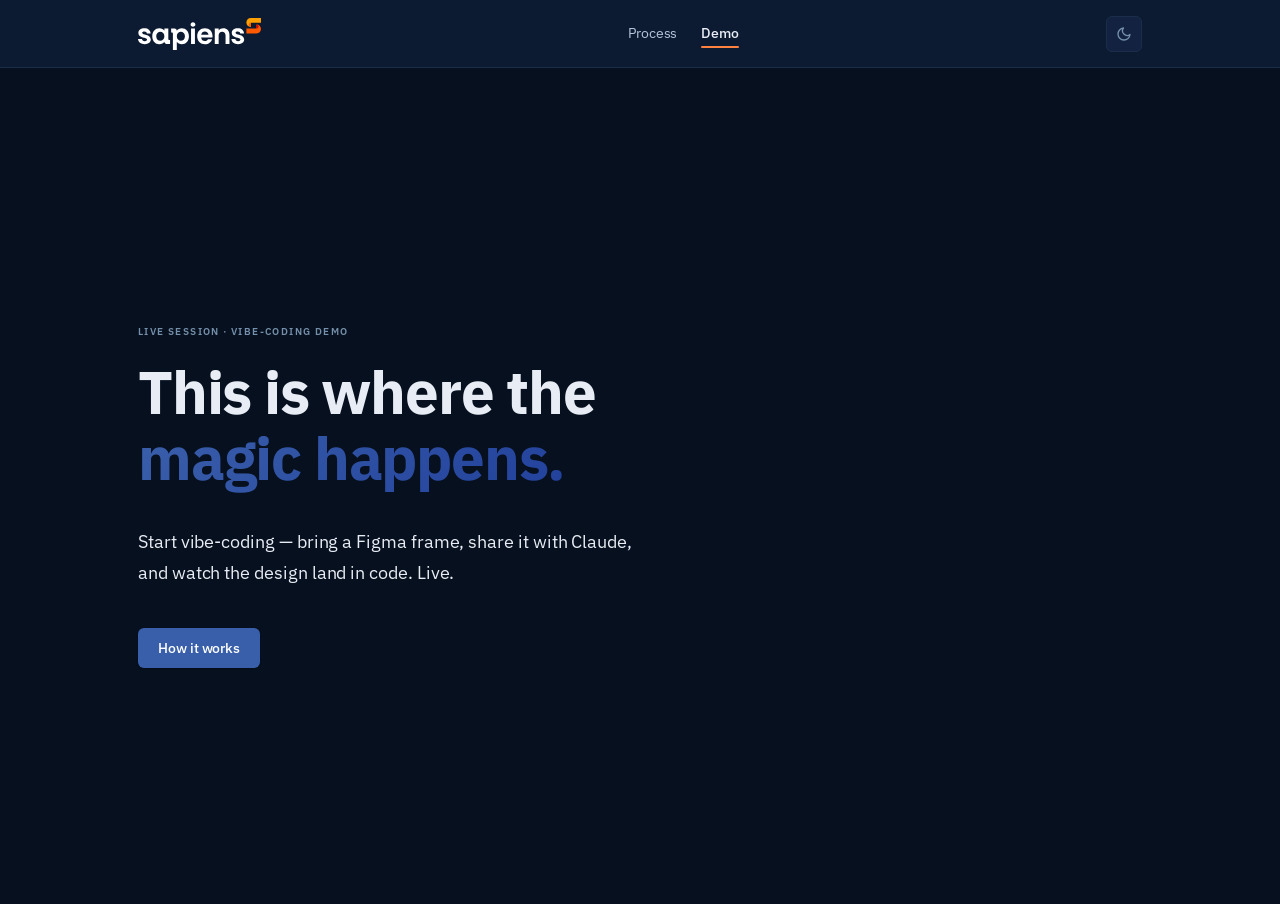
==== commit b522be14: "Add light/dark mode toggle with Sapiens nav spec - Light mode CSS tokens from Figma (nav bg #ECECEC," ====
--- a/demo.html
+++ b/demo.html
@@ -3,322 +3,48 @@
 <head>
   <meta charset="UTF-8" />
   <meta name="viewport" content="width=device-width, initial-scale=1.0" />
-  <title>Demo — Sapiens Design System</title>
+  <title>Demo — UX-CC-Trial</title>
   <link rel="icon" type="image/svg+xml" href="favicon.svg" />
   <link rel="stylesheet" href="style.css" />
-  <link rel="stylesheet" href="demo.css" />
+  <script>
+    (function(){
+      var t = localStorage.getItem('theme') || 'dark';
+      document.documentElement.setAttribute('data-theme', t);
+    })();
+  </script>
 </head>
 <body>
   <header class="site-header">
     <nav class="nav">
-      <a href="index.html" class="nav-logo"><img src="images/sapiens-logo.svg" alt="Sapiens" /></a>
+      <a href="index.html" class="nav-logo">
+        <img src="images/sapiens-logo.svg" alt="Sapiens" class="logo-dark" />
+        <img src="images/sapiens-logo-light.svg" alt="Sapiens" class="logo-light" />
+      </a>
       <ul class="nav-links">
         <li><a href="index.html">Process</a></li>
         <li><a href="demo.html" class="active">Demo</a></li>
       </ul>
+      <button class="theme-toggle" aria-label="Toggle light/dark mode" onclick="(function(){var t=document.documentElement.getAttribute('data-theme')==='light'?'dark':'light';document.documentElement.setAttribute('data-theme',t);localStorage.setItem('theme',t);})()">
+        <svg class="icon-moon" width="16" height="16" viewBox="0 0 24 24" fill="none" stroke="currentColor" stroke-width="2" stroke-linecap="round" stroke-linejoin="round">
+          <path d="M21 12.79A9 9 0 1 1 11.21 3 7 7 0 0 0 21 12.79z"/>
+        </svg>
+        <svg class="icon-sun" width="16" height="16" viewBox="0 0 24 24" fill="none" stroke="currentColor" stroke-width="2" stroke-linecap="round" stroke-linejoin="round">
+          <circle cx="12" cy="12" r="5"/><line x1="12" y1="1" x2="12" y2="3"/><line x1="12" y1="21" x2="12" y2="23"/><line x1="4.22" y1="4.22" x2="5.64" y2="5.64"/><line x1="18.36" y1="18.36" x2="19.78" y2="19.78"/><line x1="1" y1="12" x2="3" y2="12"/><line x1="21" y1="12" x2="23" y2="12"/><line x1="4.22" y1="19.78" x2="5.64" y2="18.36"/><line x1="18.36" y1="5.64" x2="19.78" y2="4.22"/>
+        </svg>
+      </button>
     </nav>
   </header>
 
   <main>
-
-    <!-- ── Hero ── -->
-    <section class="demo-hero">
+    <section class="hero" style="min-height: calc(100vh - 64px); display: flex; flex-direction: column; justify-content: center;">
       <p class="hero-label">Live Session · Vibe-Coding Demo</p>
       <h1 class="hero-heading">This is where the<br /><em>magic happens.</em></h1>
-      <p class="demo-hero-sub">Start vibe-coding — bring a Figma frame, share it with Claude, and watch the design land in code. Live.</p>
-      <a href="index.html" class="btn btn-primary">How it works</a>
-    </section>
-
-    <!-- ── Button Documentation ── -->
-    <section class="doc-section">
-
-      <div class="doc-header">
-        <p class="doc-eyebrow">Design System · Buttons</p>
-        <h2 class="doc-title">Button</h2>
-        <p class="doc-desc">All variants, sizes, and states — matched exactly to the Sapiens Figma design tokens.</p>
+      <p style="color: var(--color-muted); font-size: 18px; max-width: 520px; line-height: 1.7; margin-bottom: 40px;">
+        Start vibe-coding — bring a Figma frame, share it with Claude, and watch the design land in code. Live.
+      </p>
+      <div style="display: flex; gap: 16px; flex-wrap: wrap;">
+        <a href="index.html" class="btn btn-primary">How it works</a>
       </div>
-
-      <!-- Light surface -->
-      <div class="doc-surface doc-surface--light">
-        <p class="surface-label">Light surface</p>
-
-        <div class="btn-doc-grid">
-
-          <!-- Brand column -->
-          <div class="btn-doc-col">
-            <p class="col-label">Brand</p>
-            <div class="btn-row">
-              <button class="ds-btn ds-btn--primary ds-btn--lg">Label</button>
-              <span class="btn-meta">Primary · LG</span>
-            </div>
-            <div class="btn-row">
-              <button class="ds-btn ds-btn--primary ds-btn--md">Label</button>
-              <span class="btn-meta">Primary · MD</span>
-            </div>
-            <div class="btn-row">
-              <button class="ds-btn ds-btn--primary ds-btn--sm">Label</button>
-              <span class="btn-meta">Primary · SM</span>
-            </div>
-            <div class="btn-row">
-              <button class="ds-btn ds-btn--secondary ds-btn--md">Label</button>
-              <span class="btn-meta">Secondary · MD</span>
-            </div>
-            <div class="btn-row">
-              <button class="ds-btn ds-btn--ghost ds-btn--md">Label</button>
-              <span class="btn-meta">Ghost · MD</span>
-            </div>
-            <div class="btn-row">
-              <button class="ds-btn ds-btn--outline ds-btn--md">Label</button>
-              <span class="btn-meta">Outline · MD</span>
-            </div>
-            <div class="btn-row">
-              <button class="ds-btn ds-btn--primary ds-btn--md" disabled>Label</button>
-              <span class="btn-meta">Disabled</span>
-            </div>
-          </div>
-
-          <!-- Semantic column -->
-          <div class="btn-doc-col">
-            <p class="col-label">Semantic</p>
-            <div class="btn-row">
-              <button class="ds-btn ds-btn--danger ds-btn--lg">Label</button>
-              <span class="btn-meta">Danger · LG</span>
-            </div>
-            <div class="btn-row">
-              <button class="ds-btn ds-btn--danger ds-btn--md">Label</button>
-              <span class="btn-meta">Danger · MD</span>
-            </div>
-            <div class="btn-row">
-              <button class="ds-btn ds-btn--danger ds-btn--sm">Label</button>
-              <span class="btn-meta">Danger · SM</span>
-            </div>
-            <div class="btn-row">
-              <button class="ds-btn ds-btn--success ds-btn--md">Label</button>
-              <span class="btn-meta">Success · MD</span>
-            </div>
-            <div class="btn-row">
-              <button class="ds-btn ds-btn--warning ds-btn--md">Label</button>
-              <span class="btn-meta">Warning · MD</span>
-            </div>
-            <div class="btn-row">
-              <button class="ds-btn ds-btn--info ds-btn--md">Label</button>
-              <span class="btn-meta">Info · MD</span>
-            </div>
-            <div class="btn-row">
-              <button class="ds-btn ds-btn--danger ds-btn--md" disabled>Label</button>
-              <span class="btn-meta">Disabled</span>
-            </div>
-          </div>
-
-          <!-- With icons column -->
-          <div class="btn-doc-col">
-            <p class="col-label">With icons</p>
-            <div class="btn-row">
-              <button class="ds-btn ds-btn--primary ds-btn--lg ds-btn--icon-left">
-                <svg width="16" height="16" viewBox="0 0 24 24" fill="none" stroke="currentColor" stroke-width="1.5"><path d="M12 5v14M5 12l7 7 7-7"/></svg>
-                Label
-              </button>
-              <span class="btn-meta">Icon left · LG</span>
-            </div>
-            <div class="btn-row">
-              <button class="ds-btn ds-btn--primary ds-btn--md ds-btn--icon-left">
-                <svg width="14" height="14" viewBox="0 0 24 24" fill="none" stroke="currentColor" stroke-width="1.5"><path d="M12 5v14M5 12l7 7 7-7"/></svg>
-                Label
-              </button>
-              <span class="btn-meta">Icon left · MD</span>
-            </div>
-            <div class="btn-row">
-              <button class="ds-btn ds-btn--secondary ds-btn--md ds-btn--icon-left">
-                <svg width="14" height="14" viewBox="0 0 24 24" fill="none" stroke="currentColor" stroke-width="1.5"><circle cx="12" cy="12" r="9"/><path d="M12 8v4l3 3"/></svg>
-                Label
-              </button>
-              <span class="btn-meta">Icon left · Secondary</span>
-            </div>
-            <div class="btn-row">
-              <button class="ds-btn ds-btn--icon-only ds-btn--primary">
-                <svg width="16" height="16" viewBox="0 0 24 24" fill="none" stroke="currentColor" stroke-width="1.5"><path d="M12 5v14M5 12l7 7 7-7"/></svg>
-              </button>
-              <span class="btn-meta">Icon only · MD</span>
-            </div>
-            <div class="btn-row">
-              <button class="ds-btn ds-btn--icon-only ds-btn--ghost">
-                <svg width="16" height="16" viewBox="0 0 24 24" fill="none" stroke="currentColor" stroke-width="1.5"><circle cx="12" cy="12" r="3"/><path d="M3 12h3m12 0h3M12 3v3m0 12v3"/></svg>
-              </button>
-              <span class="btn-meta">Icon only · Ghost</span>
-            </div>
-          </div>
-
-        </div>
-      </div>
-
-      <!-- Dark surface -->
-      <div class="doc-surface doc-surface--dark">
-        <p class="surface-label">Dark surface</p>
-
-        <div class="btn-doc-grid">
-
-          <!-- Brand column -->
-          <div class="btn-doc-col">
-            <p class="col-label">Brand</p>
-            <div class="btn-row">
-              <button class="ds-btn ds-btn--primary ds-btn--lg">Label</button>
-              <span class="btn-meta">Primary · LG</span>
-            </div>
-            <div class="btn-row">
-              <button class="ds-btn ds-btn--primary ds-btn--md">Label</button>
-              <span class="btn-meta">Primary · MD</span>
-            </div>
-            <div class="btn-row">
-              <button class="ds-btn ds-btn--primary ds-btn--sm">Label</button>
-              <span class="btn-meta">Primary · SM</span>
-            </div>
-            <div class="btn-row">
-              <button class="ds-btn ds-btn--secondary ds-btn--md">Label</button>
-              <span class="btn-meta">Secondary · MD</span>
-            </div>
-            <div class="btn-row">
-              <button class="ds-btn ds-btn--ghost ds-btn--md">Label</button>
-              <span class="btn-meta">Ghost · MD</span>
-            </div>
-            <div class="btn-row">
-              <button class="ds-btn ds-btn--outline ds-btn--md">Label</button>
-              <span class="btn-meta">Outline · MD</span>
-            </div>
-            <div class="btn-row">
-              <button class="ds-btn ds-btn--primary ds-btn--md" disabled>Label</button>
-              <span class="btn-meta">Disabled</span>
-            </div>
-          </div>
-
-          <!-- Semantic column -->
-          <div class="btn-doc-col">
-            <p class="col-label">Semantic</p>
-            <div class="btn-row">
-              <button class="ds-btn ds-btn--danger ds-btn--lg">Label</button>
-              <span class="btn-meta">Danger · LG</span>
-            </div>
-            <div class="btn-row">
-              <button class="ds-btn ds-btn--danger ds-btn--md">Label</button>
-              <span class="btn-meta">Danger · MD</span>
-            </div>
-            <div class="btn-row">
-              <button class="ds-btn ds-btn--danger ds-btn--sm">Label</button>
-              <span class="btn-meta">Danger · SM</span>
-            </div>
-            <div class="btn-row">
-              <button class="ds-btn ds-btn--success ds-btn--md">Label</button>
-              <span class="btn-meta">Success · MD</span>
-            </div>
-            <div class="btn-row">
-              <button class="ds-btn ds-btn--warning ds-btn--md">Label</button>
-              <span class="btn-meta">Warning · MD</span>
-            </div>
-            <div class="btn-row">
-              <button class="ds-btn ds-btn--info ds-btn--md">Label</button>
-              <span class="btn-meta">Info · MD</span>
-            </div>
-            <div class="btn-row">
-              <button class="ds-btn ds-btn--danger ds-btn--md" disabled>Label</button>
-              <span class="btn-meta">Disabled</span>
-            </div>
-          </div>
-
-          <!-- With icons column -->
-          <div class="btn-doc-col">
-            <p class="col-label">With icons</p>
-            <div class="btn-row">
-              <button class="ds-btn ds-btn--primary ds-btn--lg ds-btn--icon-left">
-                <svg width="16" height="16" viewBox="0 0 24 24" fill="none" stroke="currentColor" stroke-width="1.5"><path d="M12 5v14M5 12l7 7 7-7"/></svg>
-                Label
-              </button>
-              <span class="btn-meta">Icon left · LG</span>
-            </div>
-            <div class="btn-row">
-              <button class="ds-btn ds-btn--primary ds-btn--md ds-btn--icon-left">
-                <svg width="14" height="14" viewBox="0 0 24 24" fill="none" stroke="currentColor" stroke-width="1.5"><path d="M12 5v14M5 12l7 7 7-7"/></svg>
-                Label
-              </button>
-              <span class="btn-meta">Icon left · MD</span>
-            </div>
-            <div class="btn-row">
-              <button class="ds-btn ds-btn--secondary ds-btn--md ds-btn--icon-left">
-                <svg width="14" height="14" viewBox="0 0 24 24" fill="none" stroke="currentColor" stroke-width="1.5"><circle cx="12" cy="12" r="9"/><path d="M12 8v4l3 3"/></svg>
-                Label
-              </button>
-              <span class="btn-meta">Icon left · Secondary</span>
-            </div>
-            <div class="btn-row">
-              <button class="ds-btn ds-btn--icon-only ds-btn--primary">
-                <svg width="16" height="16" viewBox="0 0 24 24" fill="none" stroke="currentColor" stroke-width="1.5"><path d="M12 5v14M5 12l7 7 7-7"/></svg>
-              </button>
-              <span class="btn-meta">Icon only · MD</span>
-            </div>
-            <div class="btn-row">
-              <button class="ds-btn ds-btn--icon-only ds-btn--ghost">
-                <svg width="16" height="16" viewBox="0 0 24 24" fill="none" stroke="currentColor" stroke-width="1.5"><circle cx="12" cy="12" r="3"/><path d="M3 12h3m12 0h3M12 3v3m0 12v3"/></svg>
-              </button>
-              <span class="btn-meta">Icon only · Ghost</span>
-            </div>
-          </div>
-
-        </div>
-      </div>
-
-      <!-- Token reference -->
-      <div class="doc-tokens">
-        <p class="doc-eyebrow" style="margin-bottom: 24px;">Token reference</p>
-        <div class="token-grid">
-          <div class="token-row">
-            <span class="token-swatch" style="background: #0D256F;"></span>
-            <code class="token-name">button-contained-primary-default</code>
-            <span class="token-value">#0D256F</span>
-            <span class="token-usage">Primary · light surface</span>
-          </div>
-          <div class="token-row">
-            <span class="token-swatch" style="background: #0A1B52;"></span>
-            <code class="token-name">button-contained-primary-hover</code>
-            <span class="token-value">#0A1B52</span>
-            <span class="token-usage">Primary hover · light surface</span>
-          </div>
-          <div class="token-row">
-            <span class="token-swatch" style="background: #E9EEF6; border: 1px solid #9BAAD4;"></span>
-            <code class="token-name">button-contained-inverse-primary-default</code>
-            <span class="token-value">#E9EEF6</span>
-            <span class="token-usage">Primary · dark surface</span>
-          </div>
-          <div class="token-row">
-            <span class="token-swatch" style="background: #EDEDED; border: 1px solid #ccc;"></span>
-            <code class="token-name">button-contained-secondary-default</code>
-            <span class="token-value">#EDEDED</span>
-            <span class="token-usage">Secondary · both surfaces</span>
-          </div>
-          <div class="token-row">
-            <span class="token-swatch" style="background: #A10101;"></span>
-            <code class="token-name">button-contained-danger-default (light)</code>
-            <span class="token-value">#A10101</span>
-            <span class="token-usage">Danger · light surface</span>
-          </div>
-          <div class="token-row">
-            <span class="token-swatch" style="background: #C1443C;"></span>
-            <code class="token-name">button-contained-danger-default (dark)</code>
-            <span class="token-value">#C1443C</span>
-            <span class="token-usage">Danger · dark surface</span>
-          </div>
-          <div class="token-row">
-            <span class="token-swatch" style="background: #14451A;"></span>
-            <code class="token-name">--success (light)</code>
-            <span class="token-value">#14451A</span>
-            <span class="token-usage">Success · light surface</span>
-          </div>
-          <div class="token-row">
-            <span class="token-swatch" style="background: #34D399;"></span>
-            <code class="token-name">--success (dark)</code>
-            <span class="token-value">#34D399</span>
-            <span class="token-usage">Success · dark surface</span>
-          </div>
-        </div>
-      </div>
-
     </section>
   </main>
 
--- a/style.css
+++ b/style.css
@@ -79,6 +79,52 @@
   --nav-h:     68px;
 }
 
+/* ── Light mode overrides ── */
+[data-theme="light"] {
+  --bg:              #F4F6FA;
+  --bg-canvas:       #ECEEF3;
+  --surface:         #FFFFFF;
+  --surface-solid:   #ECECEC;
+  --surface-raised:  #F0F2F7;
+  --surface-sunken:  #E8ECF3;
+
+  --border:          #C8D4E4;
+  --border-strong:   #A8BACC;
+  --border-subtle:   #DDE4EE;
+
+  --text-primary:    #121212;
+  --text-secondary:  #001C56;
+  --text-muted:      #4A5A7A;
+  --text-subtle:     #7A8EA8;
+  --text-disabled:   #A8B8CC;
+  --text-on-fill:    #ffffff;
+
+  --primary:         #3A5FAA;
+  --primary-hover:   #2D4F9A;
+  --primary-active:  #1E3D88;
+  --primary-soft:    rgb(58 95 170 / 0.10);
+  --primary-ring:    rgb(58 95 170 / 0.28);
+  --brand:           var(--primary);
+  --brand-fill:      #3A5FAA;
+  --brand-fill-hover:#2D4F9A;
+  --brand-grad-from: #3A5FAA;
+  --brand-grad-to:   #22419C;
+
+  --success:         #059669;
+  --success-soft:    rgb(5 150 105 / 0.10);
+  --warning:         #D97706;
+  --warning-soft:    rgb(217 119 6 / 0.10);
+  --danger:          #DC2626;
+  --danger-soft:     rgb(220 38 38 / 0.10);
+  --info:            #2563EB;
+  --info-soft:       rgb(37 99 235 / 0.10);
+
+  --shadow-sm: 0 1px 2px rgb(0 0 0 / 0.06), 0 1px 0 rgb(255 255 255 / 0.8) inset;
+  --shadow-md: 0 2px 8px rgb(0 0 0 / 0.10), 0 1px 2px rgb(0 0 0 / 0.06);
+  --shadow-lg: 0 4px 16px rgb(0 0 0 / 0.12), 0 2px 4px rgb(0 0 0 / 0.08);
+  --shadow-btn: 0 1px 2px rgb(0 0 0 / 0.12), 0 1px 0 rgb(255 255 255 / 0.5) inset;
+}
+
 /* ── Reset ── */
 *, *::before, *::after { box-sizing: border-box; margin: 0; padding: 0; }
 html { scroll-behavior: smooth; }
@@ -164,6 +210,44 @@
   border-radius: 1px;
   background: var(--nav-underline);
 }
+
+/* ── Theme toggle ── */
+.theme-toggle {
+  display: flex;
+  align-items: center;
+  justify-content: center;
+  width: 36px;
+  height: 36px;
+  border-radius: var(--radius-sm);
+  border: 1px solid var(--border);
+  background: var(--surface-raised);
+  color: var(--text-muted);
+  cursor: pointer;
+  transition: background var(--duration-fast) var(--ease),
+              border-color var(--duration-fast) var(--ease),
+              color var(--duration-fast) var(--ease);
+  flex-shrink: 0;
+}
+
+.theme-toggle:hover {
+  background: var(--surface);
+  border-color: var(--border-strong);
+  color: var(--text-primary);
+}
+
+.theme-toggle svg { display: block; }
+
+/* Show correct icon per mode */
+.theme-toggle .icon-sun  { display: none; }
+.theme-toggle .icon-moon { display: block; }
+[data-theme="light"] .theme-toggle .icon-sun  { display: block; }
+[data-theme="light"] .theme-toggle .icon-moon { display: none; }
+
+/* Light mode: logo swap */
+.nav-logo .logo-dark  { display: block; }
+.nav-logo .logo-light { display: none; }
+[data-theme="light"] .nav-logo .logo-dark  { display: none; }
+[data-theme="light"] .nav-logo .logo-light { display: block; }
 
 /* ── Hero ── */
 .hero {
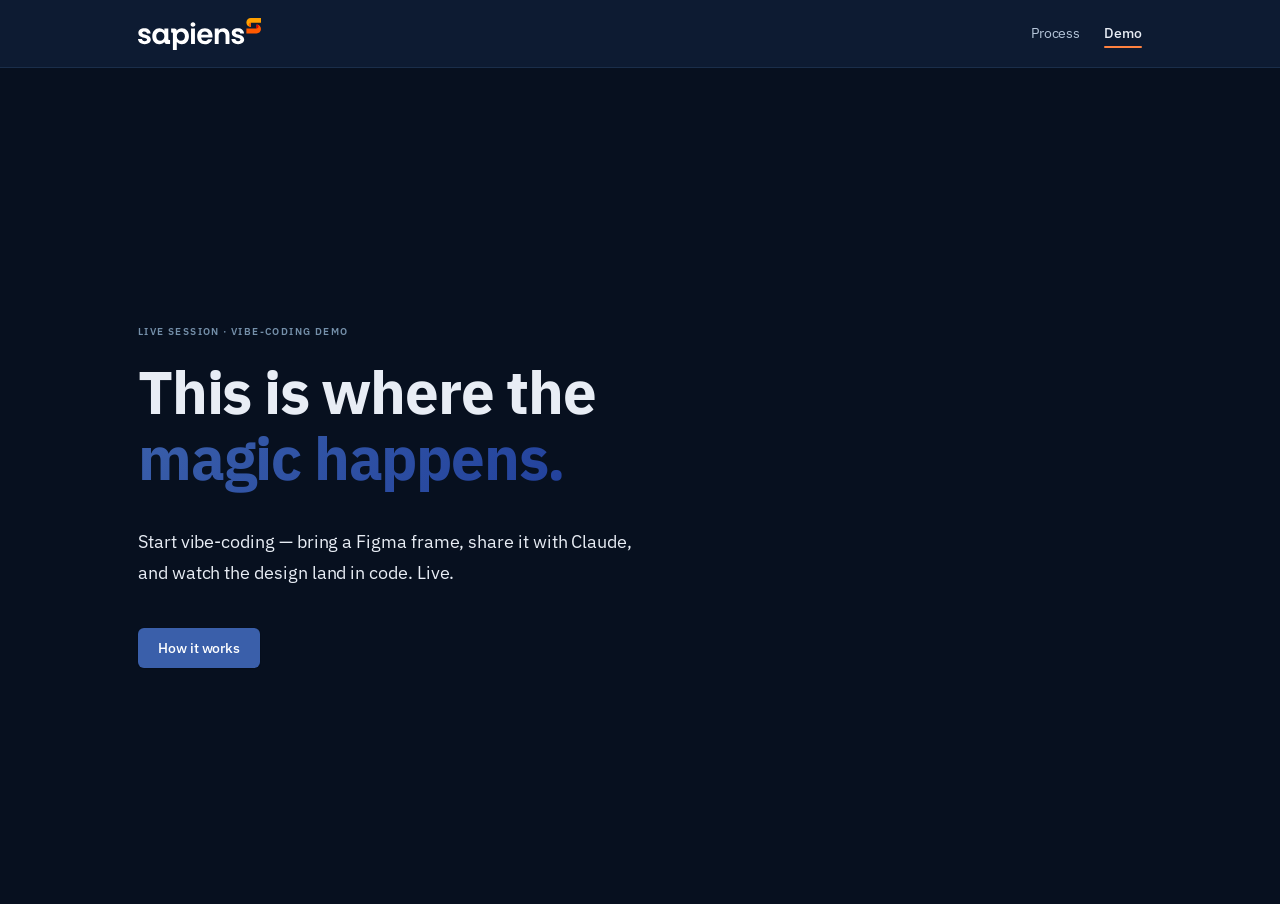
==== commit 288e4494: "Revert "Add light/dark mode toggle with Sapiens nav spec" This reverts commit b522be147fc1901d4dbd65" ====
--- a/demo.html
+++ b/demo.html
@@ -6,32 +6,15 @@
   <title>Demo — UX-CC-Trial</title>
   <link rel="icon" type="image/svg+xml" href="favicon.svg" />
   <link rel="stylesheet" href="style.css" />
-  <script>
-    (function(){
-      var t = localStorage.getItem('theme') || 'dark';
-      document.documentElement.setAttribute('data-theme', t);
-    })();
-  </script>
 </head>
 <body>
   <header class="site-header">
     <nav class="nav">
-      <a href="index.html" class="nav-logo">
-        <img src="images/sapiens-logo.svg" alt="Sapiens" class="logo-dark" />
-        <img src="images/sapiens-logo-light.svg" alt="Sapiens" class="logo-light" />
-      </a>
+      <a href="index.html" class="nav-logo"><img src="images/sapiens-logo.svg" alt="Sapiens" /></a>
       <ul class="nav-links">
         <li><a href="index.html">Process</a></li>
         <li><a href="demo.html" class="active">Demo</a></li>
       </ul>
-      <button class="theme-toggle" aria-label="Toggle light/dark mode" onclick="(function(){var t=document.documentElement.getAttribute('data-theme')==='light'?'dark':'light';document.documentElement.setAttribute('data-theme',t);localStorage.setItem('theme',t);})()">
-        <svg class="icon-moon" width="16" height="16" viewBox="0 0 24 24" fill="none" stroke="currentColor" stroke-width="2" stroke-linecap="round" stroke-linejoin="round">
-          <path d="M21 12.79A9 9 0 1 1 11.21 3 7 7 0 0 0 21 12.79z"/>
-        </svg>
-        <svg class="icon-sun" width="16" height="16" viewBox="0 0 24 24" fill="none" stroke="currentColor" stroke-width="2" stroke-linecap="round" stroke-linejoin="round">
-          <circle cx="12" cy="12" r="5"/><line x1="12" y1="1" x2="12" y2="3"/><line x1="12" y1="21" x2="12" y2="23"/><line x1="4.22" y1="4.22" x2="5.64" y2="5.64"/><line x1="18.36" y1="18.36" x2="19.78" y2="19.78"/><line x1="1" y1="12" x2="3" y2="12"/><line x1="21" y1="12" x2="23" y2="12"/><line x1="4.22" y1="19.78" x2="5.64" y2="18.36"/><line x1="18.36" y1="5.64" x2="19.78" y2="4.22"/>
-        </svg>
-      </button>
     </nav>
   </header>
 
--- a/style.css
+++ b/style.css
@@ -79,52 +79,6 @@
   --nav-h:     68px;
 }
 
-/* ── Light mode overrides ── */
-[data-theme="light"] {
-  --bg:              #F4F6FA;
-  --bg-canvas:       #ECEEF3;
-  --surface:         #FFFFFF;
-  --surface-solid:   #ECECEC;
-  --surface-raised:  #F0F2F7;
-  --surface-sunken:  #E8ECF3;
-
-  --border:          #C8D4E4;
-  --border-strong:   #A8BACC;
-  --border-subtle:   #DDE4EE;
-
-  --text-primary:    #121212;
-  --text-secondary:  #001C56;
-  --text-muted:      #4A5A7A;
-  --text-subtle:     #7A8EA8;
-  --text-disabled:   #A8B8CC;
-  --text-on-fill:    #ffffff;
-
-  --primary:         #3A5FAA;
-  --primary-hover:   #2D4F9A;
-  --primary-active:  #1E3D88;
-  --primary-soft:    rgb(58 95 170 / 0.10);
-  --primary-ring:    rgb(58 95 170 / 0.28);
-  --brand:           var(--primary);
-  --brand-fill:      #3A5FAA;
-  --brand-fill-hover:#2D4F9A;
-  --brand-grad-from: #3A5FAA;
-  --brand-grad-to:   #22419C;
-
-  --success:         #059669;
-  --success-soft:    rgb(5 150 105 / 0.10);
-  --warning:         #D97706;
-  --warning-soft:    rgb(217 119 6 / 0.10);
-  --danger:          #DC2626;
-  --danger-soft:     rgb(220 38 38 / 0.10);
-  --info:            #2563EB;
-  --info-soft:       rgb(37 99 235 / 0.10);
-
-  --shadow-sm: 0 1px 2px rgb(0 0 0 / 0.06), 0 1px 0 rgb(255 255 255 / 0.8) inset;
-  --shadow-md: 0 2px 8px rgb(0 0 0 / 0.10), 0 1px 2px rgb(0 0 0 / 0.06);
-  --shadow-lg: 0 4px 16px rgb(0 0 0 / 0.12), 0 2px 4px rgb(0 0 0 / 0.08);
-  --shadow-btn: 0 1px 2px rgb(0 0 0 / 0.12), 0 1px 0 rgb(255 255 255 / 0.5) inset;
-}
-
 /* ── Reset ── */
 *, *::before, *::after { box-sizing: border-box; margin: 0; padding: 0; }
 html { scroll-behavior: smooth; }
@@ -210,44 +164,6 @@
   border-radius: 1px;
   background: var(--nav-underline);
 }
-
-/* ── Theme toggle ── */
-.theme-toggle {
-  display: flex;
-  align-items: center;
-  justify-content: center;
-  width: 36px;
-  height: 36px;
-  border-radius: var(--radius-sm);
-  border: 1px solid var(--border);
-  background: var(--surface-raised);
-  color: var(--text-muted);
-  cursor: pointer;
-  transition: background var(--duration-fast) var(--ease),
-              border-color var(--duration-fast) var(--ease),
-              color var(--duration-fast) var(--ease);
-  flex-shrink: 0;
-}
-
-.theme-toggle:hover {
-  background: var(--surface);
-  border-color: var(--border-strong);
-  color: var(--text-primary);
-}
-
-.theme-toggle svg { display: block; }
-
-/* Show correct icon per mode */
-.theme-toggle .icon-sun  { display: none; }
-.theme-toggle .icon-moon { display: block; }
-[data-theme="light"] .theme-toggle .icon-sun  { display: block; }
-[data-theme="light"] .theme-toggle .icon-moon { display: none; }
-
-/* Light mode: logo swap */
-.nav-logo .logo-dark  { display: block; }
-.nav-logo .logo-light { display: none; }
-[data-theme="light"] .nav-logo .logo-dark  { display: none; }
-[data-theme="light"] .nav-logo .logo-light { display: block; }
 
 /* ── Hero ── */
 .hero {
